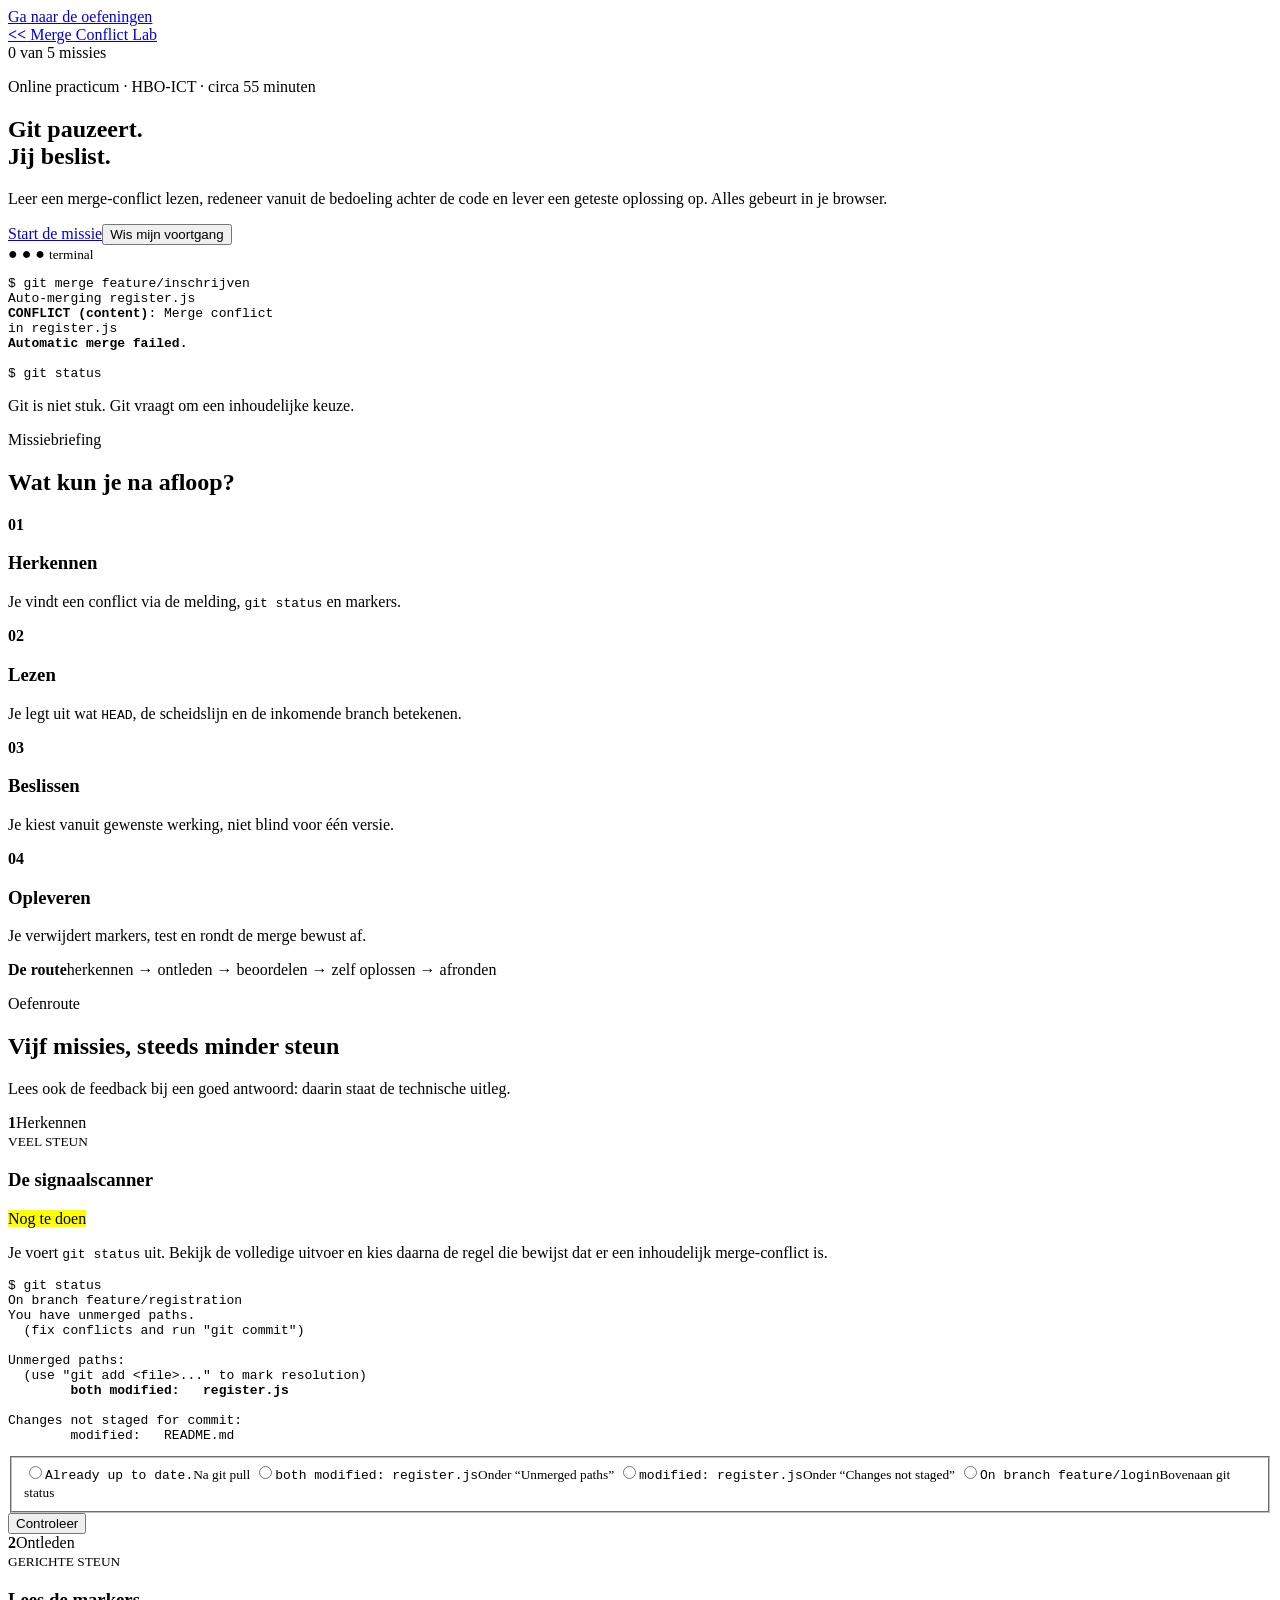
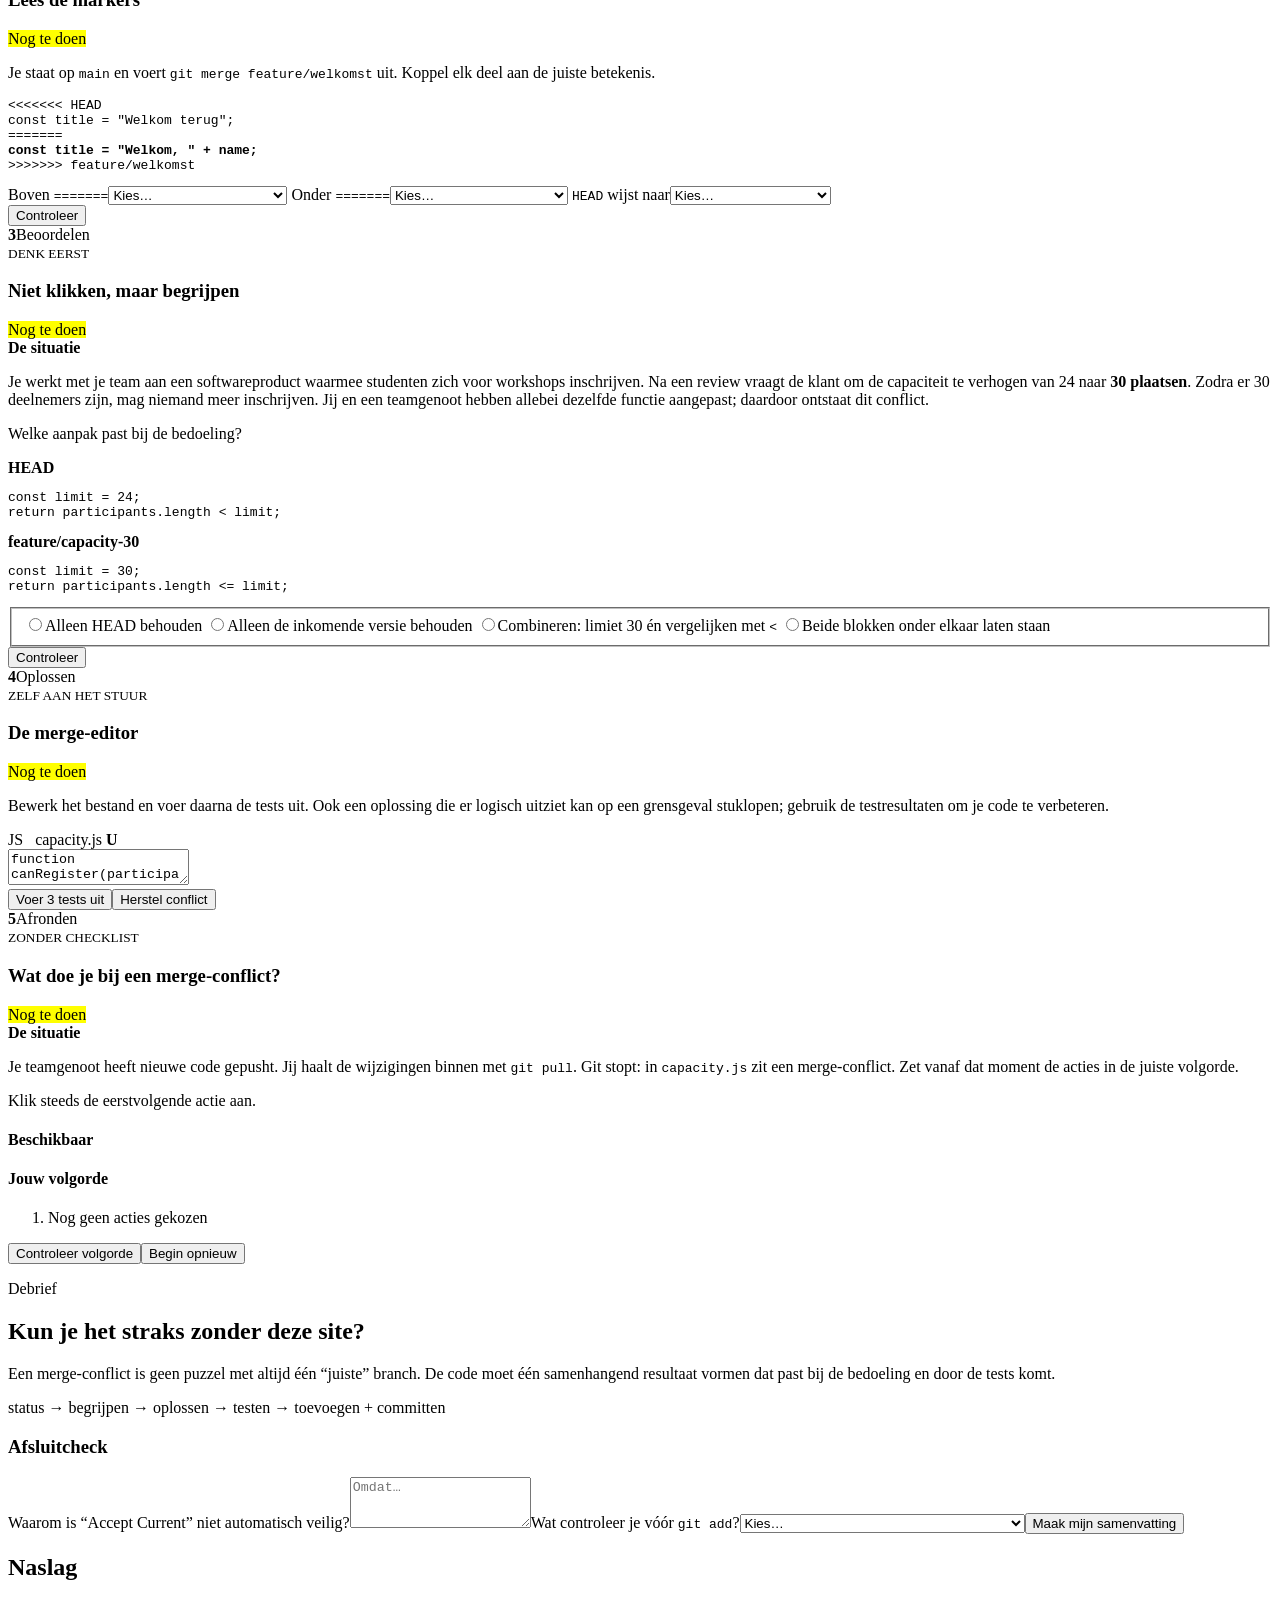
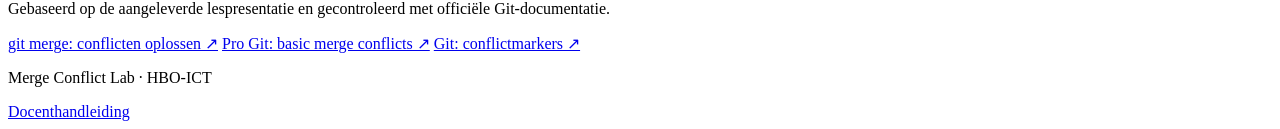
==== index.html @ 38bcaf6b "Voeg index.html toe" ====
<!doctype html>
<html lang="nl">
<head>
<meta charset="utf-8"><meta name="viewport" content="width=device-width,initial-scale=1">
<meta name="description" content="Interactieve HBO-ICT-oefening over Git merge-conflicten.">
<title>Merge Conflict Lab</title><link rel="icon" href="favicon.svg" type="image/svg+xml"><link rel="stylesheet" href="style.css">
</head>
<body>
<a class="skip" href="#oefeningen">Ga naar de oefeningen</a>
<header><a class="brand" href="#top"><b>&lt;&lt;</b> Merge Conflict Lab</a><div class="progress"><span id="progressText">0 van 5 missies</span><i><em id="progressBar"></em></i></div></header>
<main id="top">
<section class="hero shell">
  <div><p class="eyebrow">Online practicum · HBO-ICT · circa 55 minuten</p><h1>Git pauzeert.<br><span>Jij beslist.</span></h1>
  <p class="lead">Leer een merge-conflict lezen, redeneer vanuit de bedoeling achter de code en lever een geteste oplossing op. Alles gebeurt in je browser.</p>
  <div class="actions"><a class="button primary" href="#start">Start de missie</a><button class="button ghost" id="resetProgress">Wis mijn voortgang</button></div></div>
  <div class="terminal"><div class="dots">● ● ● <small>terminal</small></div><pre><code><span>$</span> git merge feature/inschrijven
Auto-merging register.js
<b>CONFLICT (content)</b>: Merge conflict
in register.js
<strong>Automatic merge failed.</strong>

<span>$</span> git status</code></pre><p>Git is niet stuk. Git vraagt om een inhoudelijke keuze.</p></div>
</section>
<section class="brief shell" id="start"><p class="eyebrow">Missiebriefing</p><h2>Wat kun je na afloop?</h2>
<div class="outcomes">
<article><b>01</b><h3>Herkennen</h3><p>Je vindt een conflict via de melding, <code>git status</code> en markers.</p></article>
<article><b>02</b><h3>Lezen</h3><p>Je legt uit wat <code>HEAD</code>, de scheidslijn en de inkomende branch betekenen.</p></article>
<article><b>03</b><h3>Beslissen</h3><p>Je kiest vanuit gewenste werking, niet blind voor één versie.</p></article>
<article><b>04</b><h3>Opleveren</h3><p>Je verwijdert markers, test en rondt de merge bewust af.</p></article>
</div><div class="route"><b>De route</b><span>herkennen</span> → <span>ontleden</span> → <span>beoordelen</span> → <span>zelf oplossen</span> → <span>afronden</span></div>
</section>
<section class="exercises shell" id="oefeningen"><div class="zone"><p class="eyebrow">Oefenroute</p><h2>Vijf missies, steeds minder steun</h2><p>Lees ook de feedback bij een goed antwoord: daarin staat de technische uitleg.</p></div>

<article class="mission" data-mission="1"><aside><b>1</b><span>Herkennen</span></aside><div class="content"><div class="mission-head"><div><small>VEEL STEUN</small><h3>De signaalscanner</h3></div><mark>Nog te doen</mark></div>
<p>Je voert <code>git status</code> uit. Bekijk de volledige uitvoer en kies daarna de regel die bewijst dat er een inhoudelijk merge-conflict is.</p>
<pre class="status-output" aria-label="Uitvoer van git status"><code>$ git status
On branch feature/registration
You have unmerged paths.
  (fix conflicts and run "git commit")

Unmerged paths:
  (use "git add &lt;file&gt;..." to mark resolution)
        <b>both modified:   register.js</b>

Changes not staged for commit:
        modified:   README.md</code></pre>
<fieldset class="choices">
<label><input type="radio" name="signal" value="pull"><span><code>Already up to date.</code><small>Na git pull</small></span></label>
<label><input type="radio" name="signal" value="conflict"><span><code>both modified: register.js</code><small>Onder “Unmerged paths”</small></span></label>
<label><input type="radio" name="signal" value="modified"><span><code>modified: register.js</code><small>Onder “Changes not staged”</small></span></label>
<label><input type="radio" name="signal" value="branch"><span><code>On branch feature/login</code><small>Bovenaan git status</small></span></label>
</fieldset><button class="button check" data-check="signal">Controleer</button><div class="feedback" id="signalFeedback" aria-live="polite"></div></div></article>

<article class="mission" data-mission="2"><aside><b>2</b><span>Ontleden</span></aside><div class="content"><div class="mission-head"><div><small>GERICHTE STEUN</small><h3>Lees de markers</h3></div><mark>Nog te doen</mark></div>
<p>Je staat op <code>main</code> en voert <code>git merge feature/welkomst</code> uit. Koppel elk deel aan de juiste betekenis.</p><div class="marker-grid">
<pre class="conflict"><code>&lt;&lt;&lt;&lt;&lt;&lt;&lt; HEAD
<span>const title = "Welkom terug";</span>
=======
<b>const title = "Welkom, " + name;</b>
&gt;&gt;&gt;&gt;&gt;&gt;&gt; feature/welkomst</code></pre>
<div class="selects">
<label>Boven <code>=======</code><select id="above"><option value="">Kies…</option><option value="current">huidige branch main</option><option value="incoming">inkomende branch</option><option value="base">gemeenschappelijke basis</option></select></label>
<label>Onder <code>=======</code><select id="below"><option value="">Kies…</option><option value="current">huidige branch main</option><option value="incoming">inkomende feature-branch</option><option value="result">automatisch eindresultaat</option></select></label>
<label><code>HEAD</code> wijst naar<select id="headMeaning"><option value="">Kies…</option><option value="main">de huidige branch main</option><option value="feature">altijd de feature-branch</option><option value="latest">de nieuwste regel</option></select></label>
</div></div><button class="button check" data-check="markers">Controleer</button><div class="feedback" id="markersFeedback" aria-live="polite"></div></div></article>

<article class="mission" data-mission="3"><aside><b>3</b><span>Beoordelen</span></aside><div class="content"><div class="mission-head"><div><small>DENK EERST</small><h3>Niet klikken, maar begrijpen</h3></div><mark>Nog te doen</mark></div>
<div class="briefing"><b>De situatie</b><p>Je werkt met je team aan een softwareproduct waarmee studenten zich voor workshops inschrijven. Na een review vraagt de klant om de capaciteit te verhogen van 24 naar <strong>30 plaatsen</strong>. Zodra er 30 deelnemers zijn, mag niemand meer inschrijven. Jij en een teamgenoot hebben allebei dezelfde functie aangepast; daardoor ontstaat dit conflict.</p></div>
<p>Welke aanpak past bij de bedoeling?</p><div class="compare">
<div><b>HEAD</b><pre><code>const limit = 24;
return participants.length &lt; limit;</code></pre></div>
<div><b>feature/capacity-30</b><pre><code>const limit = 30;
return participants.length &lt;= limit;</code></pre></div></div>
<fieldset class="stack">
<label><input type="radio" name="intent" value="head">Alleen HEAD behouden</label>
<label><input type="radio" name="intent" value="incoming">Alleen de inkomende versie behouden</label>
<label><input type="radio" name="intent" value="combine">Combineren: limiet 30 én vergelijken met <code>&lt;</code></label>
<label><input type="radio" name="intent" value="both">Beide blokken onder elkaar laten staan</label>
</fieldset><button class="button check" data-check="intent">Controleer</button><div class="feedback" id="intentFeedback" aria-live="polite"></div></div></article>

<article class="mission" data-mission="4"><aside><b>4</b><span>Oplossen</span></aside><div class="content"><div class="mission-head"><div><small>ZELF AAN HET STUUR</small><h3>De merge-editor</h3></div><mark>Nog te doen</mark></div>
<p>Bewerk het bestand en voer daarna de tests uit. Ook een oplossing die er logisch uitziet kan op een grensgeval stuklopen; gebruik de testresultaten om je code te verbeteren.</p>
<div class="editor"><div>JS &nbsp; capacity.js <b>U</b></div><textarea id="codeEditor" spellcheck="false" aria-label="Bewerk de conflicterende code">function canRegister(participants) {
<<<<<<< HEAD
  const limit = 24;
  return participants.length < limit;
=======
  const limit = 30;
  return participants.length <= limit;
>>>>>>> feature/capacity-30
}</textarea></div>
<div class="actions"><button class="button test" id="runTests">Voer 3 tests uit</button><button class="linkbutton" id="restoreCode">Herstel conflict</button></div>
<div class="feedback" id="codeFeedback" aria-live="polite"></div><div class="tests" id="testPanel" aria-live="polite" hidden></div></div></article>

<article class="mission" data-mission="5"><aside><b>5</b><span>Afronden</span></aside><div class="content"><div class="mission-head"><div><small>ZONDER CHECKLIST</small><h3>Wat doe je bij een merge-conflict?</h3></div><mark>Nog te doen</mark></div>
<div class="briefing"><b>De situatie</b><p>Je teamgenoot heeft nieuwe code gepusht. Jij haalt de wijzigingen binnen met <code>git pull</code>. Git stopt: in <code>capacity.js</code> zit een merge-conflict. Zet vanaf dat moment de acties in de juiste volgorde.</p></div>
<p>Klik steeds de eerstvolgende actie aan.</p><div class="sequence"><div><h4>Beschikbaar</h4><div id="actionBank"></div></div><div><h4>Jouw volgorde</h4><ol id="sequenceList"><li class="placeholder">Nog geen acties gekozen</li></ol></div></div>
<div class="actions"><button class="button check" data-check="sequence">Controleer volgorde</button><button class="linkbutton" id="resetSequence">Begin opnieuw</button></div><div class="feedback" id="sequenceFeedback" aria-live="polite"></div></div></article>
</section>

<section class="debrief shell"><div><p class="eyebrow">Debrief</p><h2>Kun je het straks zonder deze site?</h2><p>Een merge-conflict is geen puzzel met altijd één “juiste” branch. De code moet één samenhangend resultaat vormen dat past bij de bedoeling en door de tests komt.</p><div class="mantra"><span>status</span> → <span>begrijpen</span> → <span>oplossen</span> → <span>testen</span> → <span>toevoegen + committen</span></div></div>
<form id="exitTicket"><h3>Afsluitcheck</h3><label>Waarom is “Accept Current” niet automatisch veilig?<textarea id="exitWhy" rows="3" placeholder="Omdat…"></textarea></label><label>Wat controleer je vóór <code>git add</code>?<select id="exitCheck"><option value="">Kies…</option><option value="markers">Alleen of markers weg zijn</option><option value="tests">Markers weg én applicatie werkt en is getest</option><option value="push">Of iemand al heeft gepusht</option></select></label><button class="button primary">Maak mijn samenvatting</button><div class="feedback" id="exitFeedback" aria-live="polite"></div></form></section>

<section class="summary shell" id="personalSummary" hidden><p class="eyebrow">Jouw afronding</p><h2>Merge-conflict opgelost</h2><p id="summaryStatus"></p><div><article><b>Vast startpunt</b><span><code>git status</code></span></article><article><b>Beslisregel</b><span>Begrijp eerst de bedoeling achter beide wijzigingen.</span></article><article><b>Kwaliteitscheck</b><span>Geen markers, werkende code, tests groen.</span></article></div><button class="button ghost light" id="printSummary">Print / bewaar als pdf</button></section>

<section class="sources shell"><h2>Naslag</h2><p>Gebaseerd op de aangeleverde lespresentatie en gecontroleerd met officiële Git-documentatie.</p><div>
<a href="https://git-scm.com/docs/git-merge#_how_to_resolve_conflicts" target="_blank" rel="noreferrer">git merge: conflicten oplossen ↗</a>
<a href="https://git-scm.com/book/en/v2/Git-Branching-Basic-Branching-and-Merging#_basic_merge_conflicts" target="_blank" rel="noreferrer">Pro Git: basic merge conflicts ↗</a>
<a href="https://git-scm.com/docs/gitattributes#_built_in_merge_drivers" target="_blank" rel="noreferrer">Git: conflictmarkers ↗</a>
</div></section>
</main>
<footer><p>Merge Conflict Lab · HBO-ICT</p><a href="DOCENTHANDLEIDING.md">Docenthandleiding</a></footer>
<script src="app.js"></script>
</body></html>
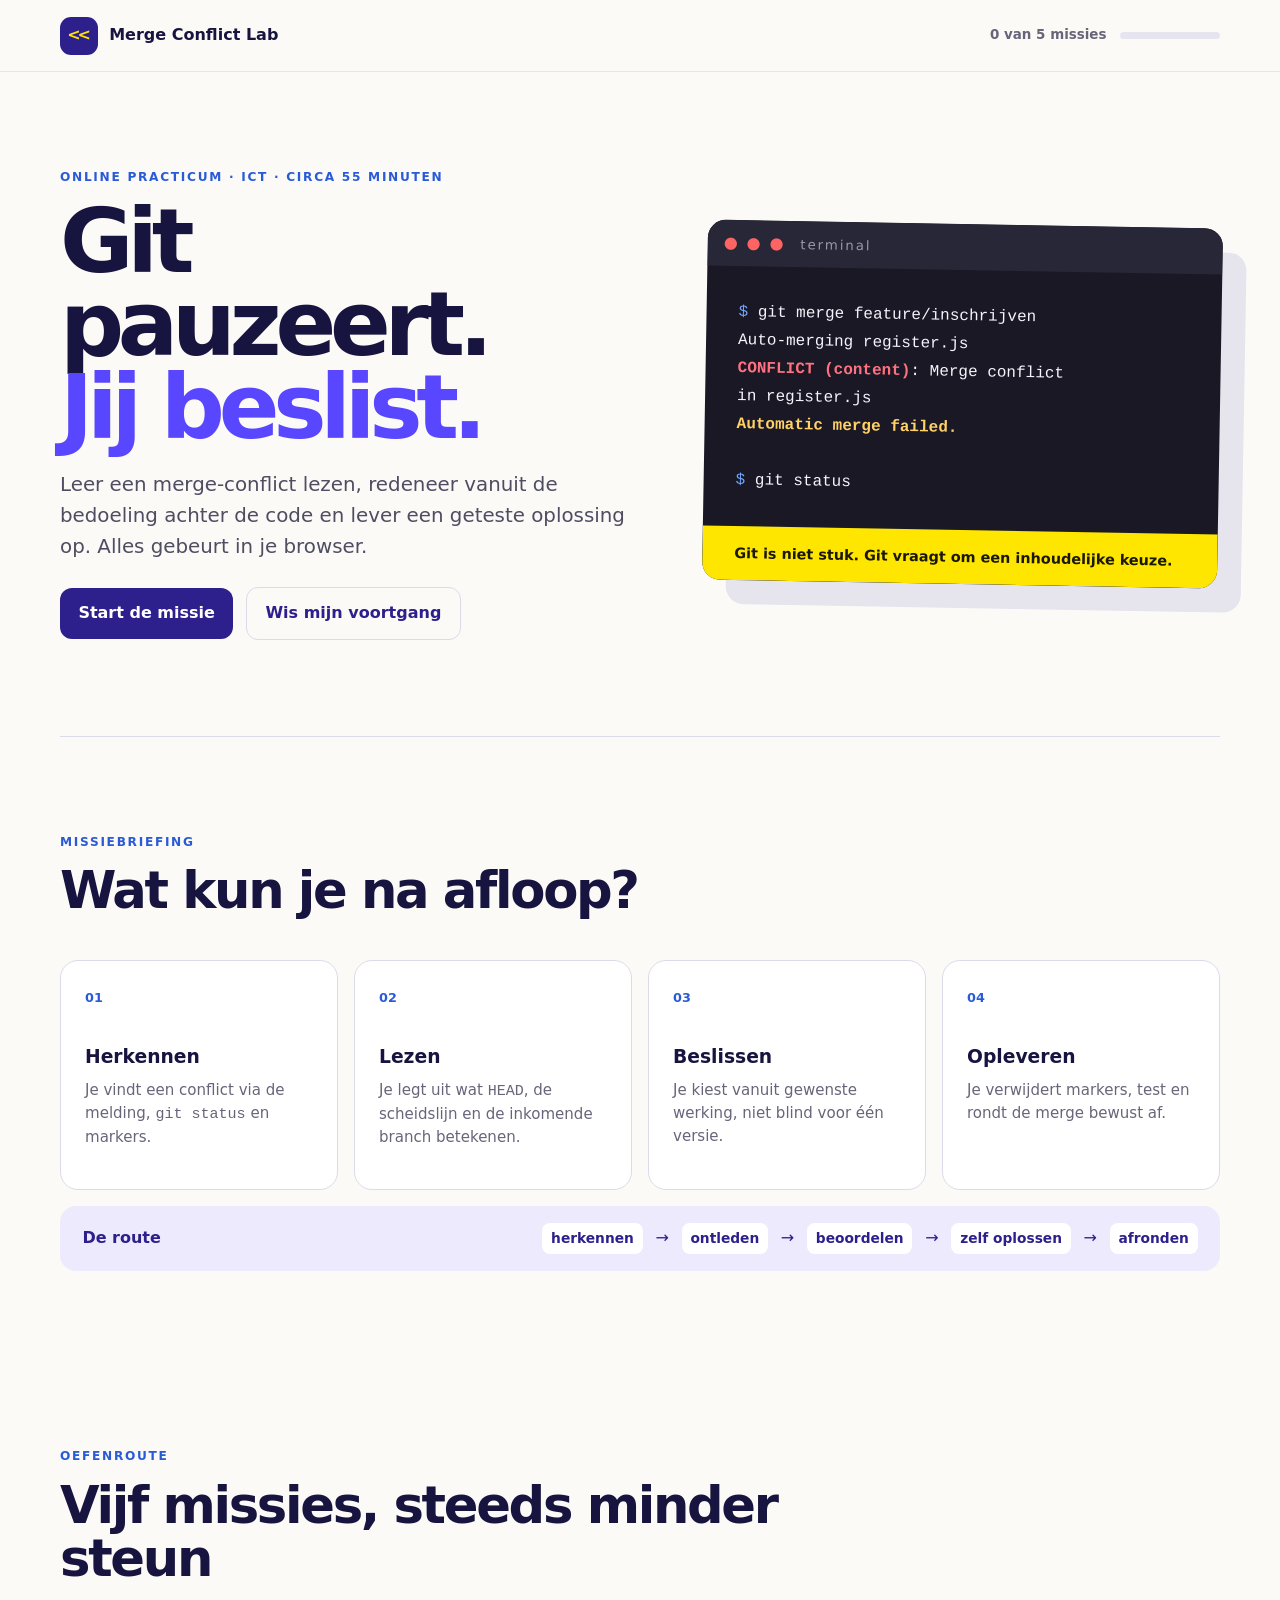
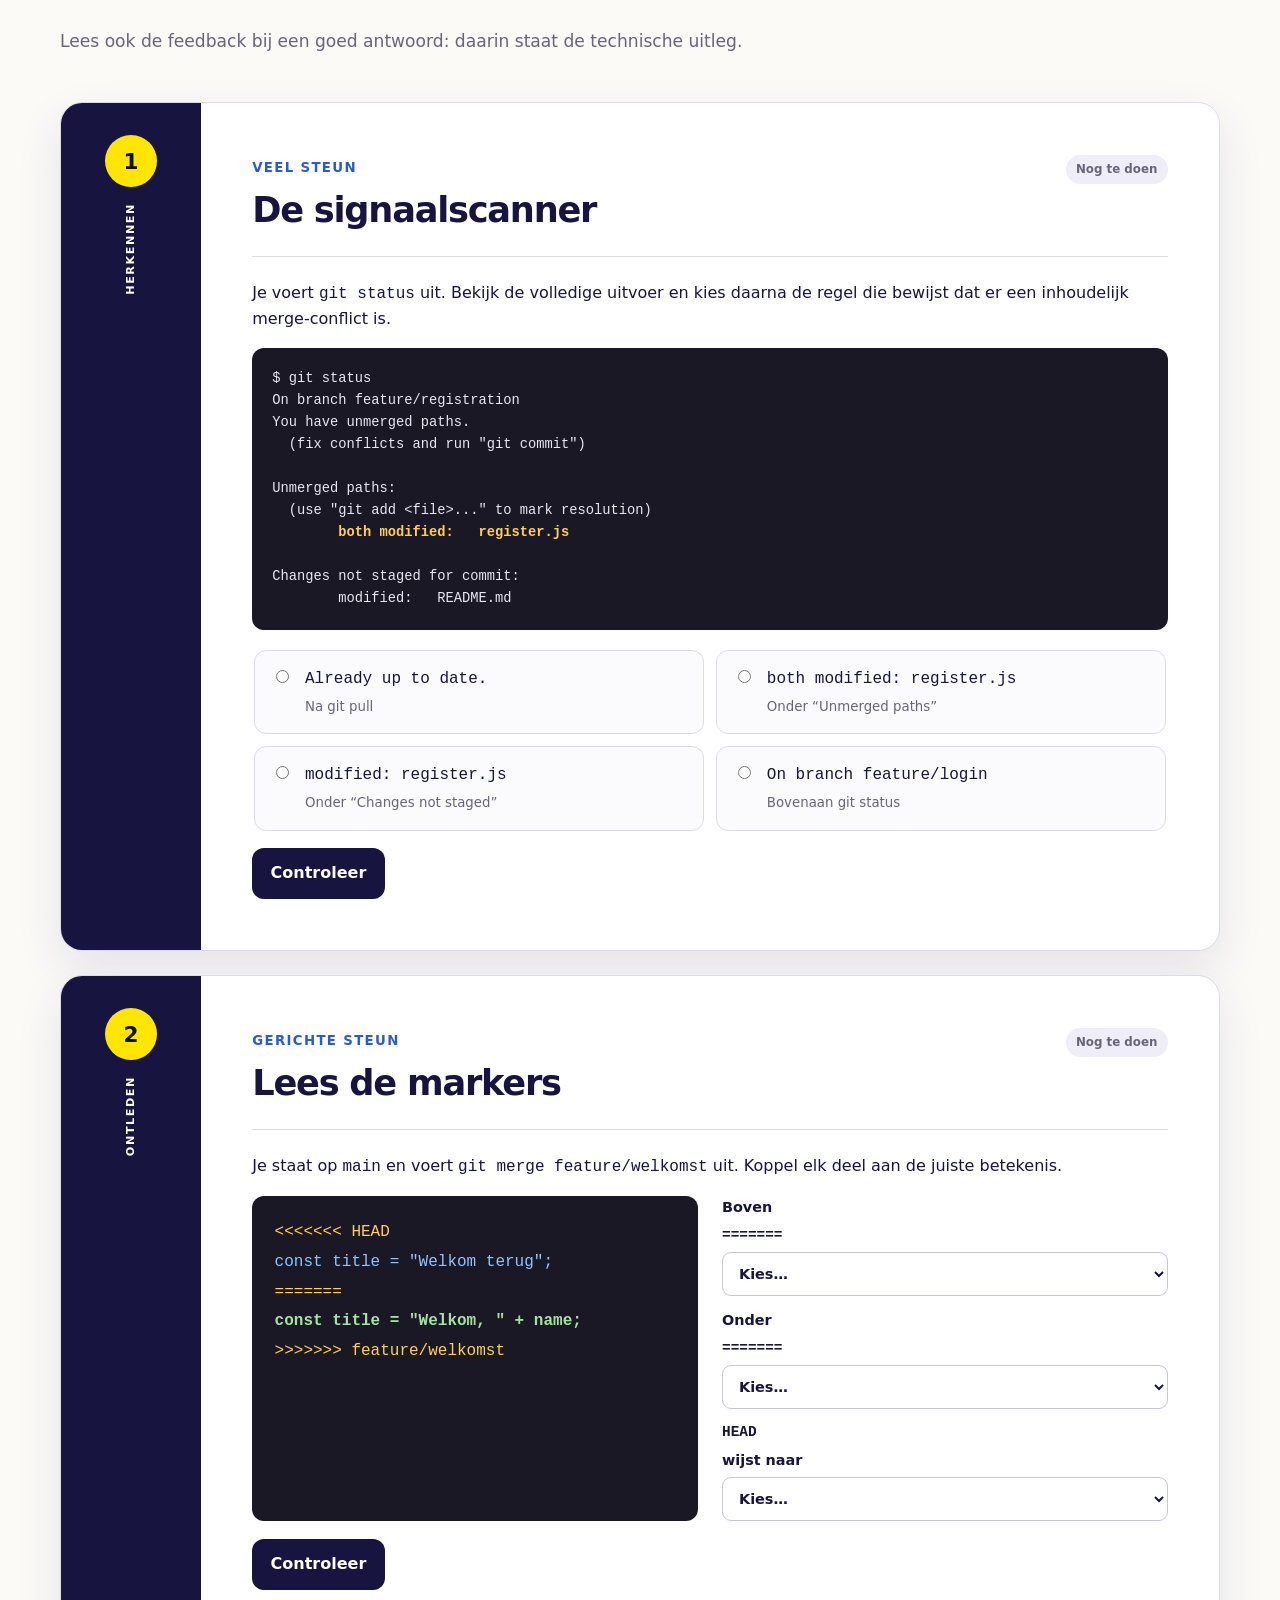
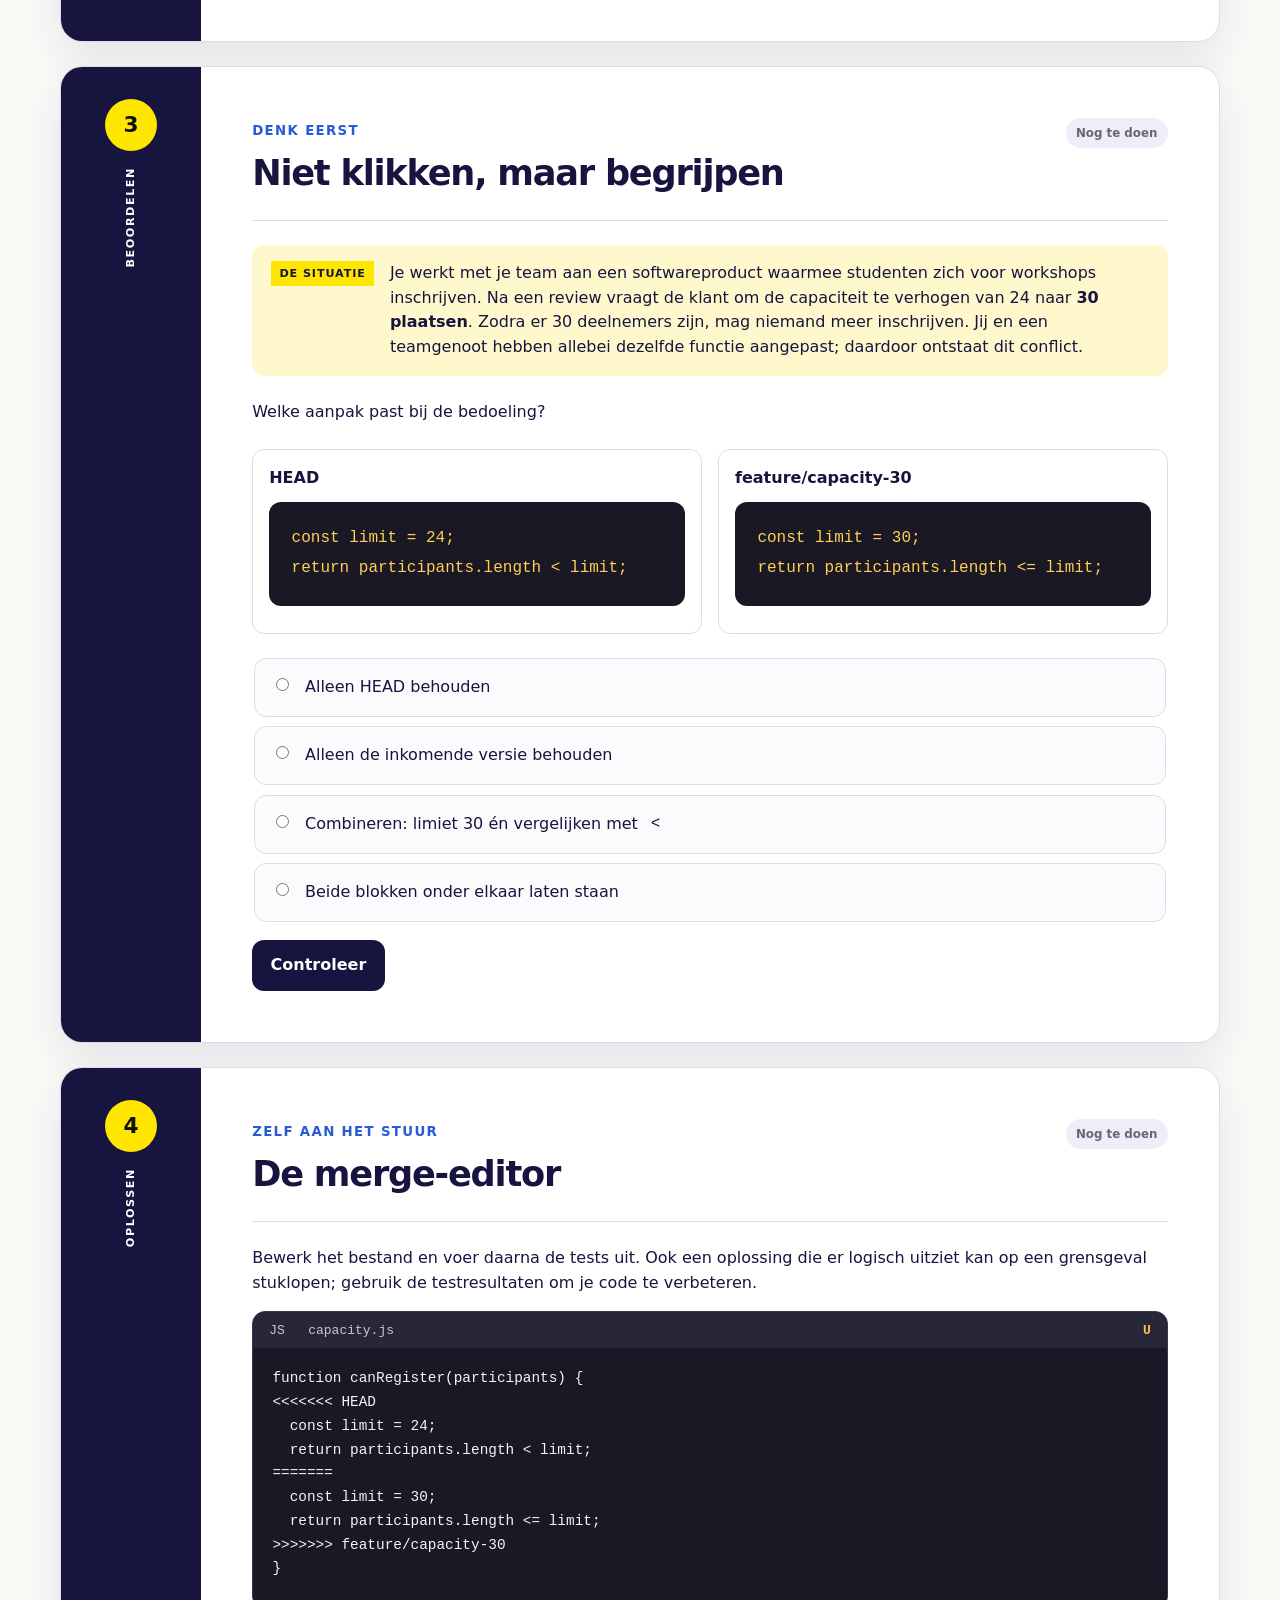
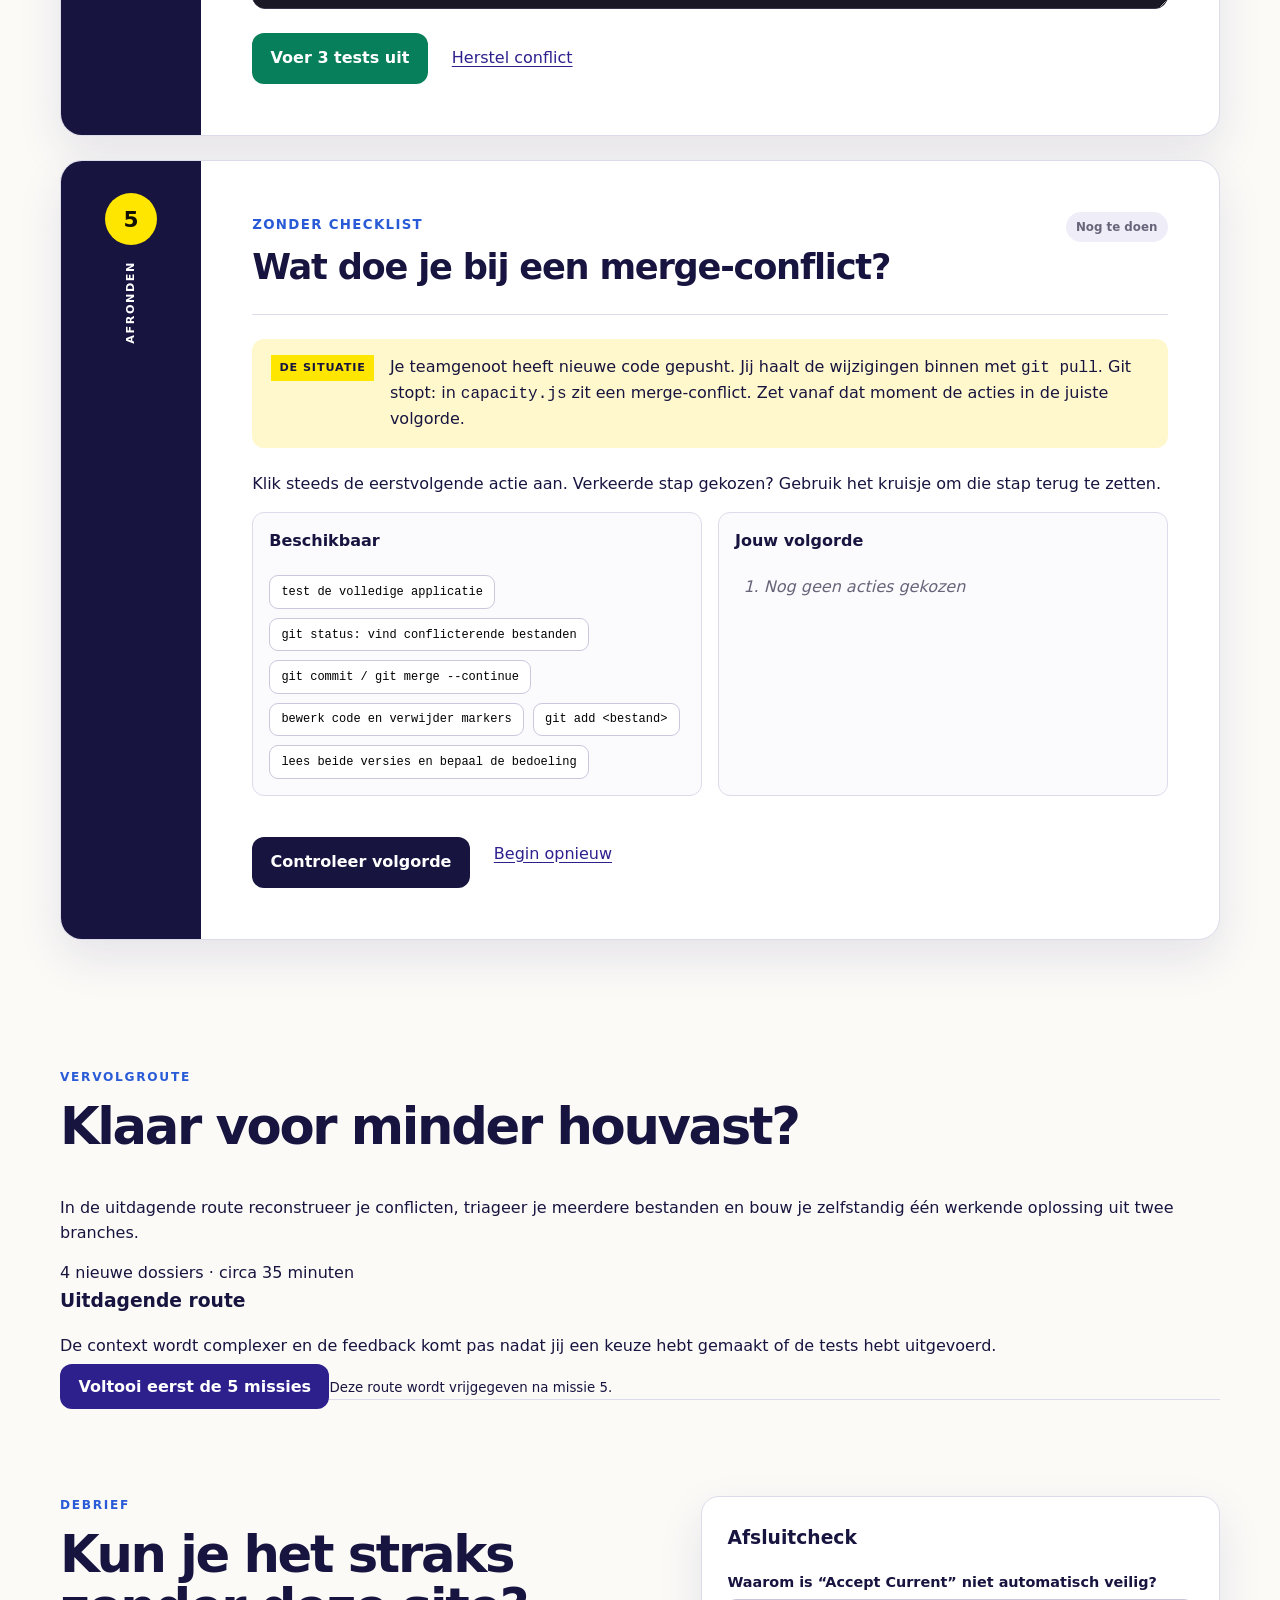
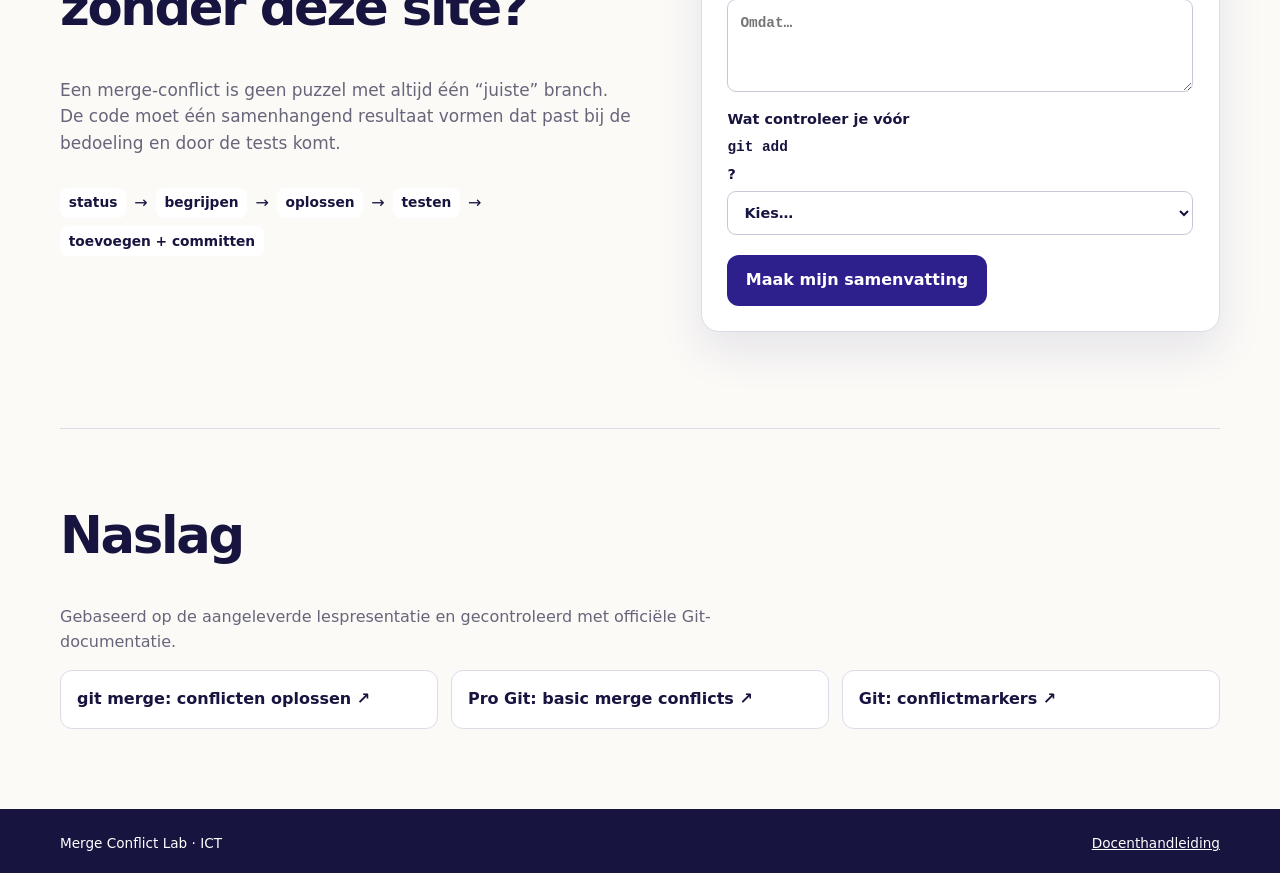
==== commit ea225f27: "Voeg uitdagende route en ICT-benaming toe" ====
--- a/index.html
+++ b/index.html
@@ -2,7 +2,7 @@
 <html lang="nl">
 <head>
 <meta charset="utf-8"><meta name="viewport" content="width=device-width,initial-scale=1">
-<meta name="description" content="Interactieve HBO-ICT-oefening over Git merge-conflicten.">
+<meta name="description" content="Interactieve ICT-oefening over Git merge-conflicten.">
 <title>Merge Conflict Lab</title><link rel="icon" href="favicon.svg" type="image/svg+xml"><link rel="stylesheet" href="style.css">
 </head>
 <body>
@@ -10,7 +10,7 @@
 <header><a class="brand" href="#top"><b>&lt;&lt;</b> Merge Conflict Lab</a><div class="progress"><span id="progressText">0 van 5 missies</span><i><em id="progressBar"></em></i></div></header>
 <main id="top">
 <section class="hero shell">
-  <div><p class="eyebrow">Online practicum · HBO-ICT · circa 55 minuten</p><h1>Git pauzeert.<br><span>Jij beslist.</span></h1>
+  <div><p class="eyebrow">Online practicum · ICT · circa 55 minuten</p><h1>Git pauzeert.<br><span>Jij beslist.</span></h1>
   <p class="lead">Leer een merge-conflict lezen, redeneer vanuit de bedoeling achter de code en lever een geteste oplossing op. Alles gebeurt in je browser.</p>
   <div class="actions"><a class="button primary" href="#start">Start de missie</a><button class="button ghost" id="resetProgress">Wis mijn voortgang</button></div></div>
   <div class="terminal"><div class="dots">● ● ● <small>terminal</small></div><pre><code><span>$</span> git merge feature/inschrijven
@@ -94,8 +94,13 @@
 
 <article class="mission" data-mission="5"><aside><b>5</b><span>Afronden</span></aside><div class="content"><div class="mission-head"><div><small>ZONDER CHECKLIST</small><h3>Wat doe je bij een merge-conflict?</h3></div><mark>Nog te doen</mark></div>
 <div class="briefing"><b>De situatie</b><p>Je teamgenoot heeft nieuwe code gepusht. Jij haalt de wijzigingen binnen met <code>git pull</code>. Git stopt: in <code>capacity.js</code> zit een merge-conflict. Zet vanaf dat moment de acties in de juiste volgorde.</p></div>
-<p>Klik steeds de eerstvolgende actie aan.</p><div class="sequence"><div><h4>Beschikbaar</h4><div id="actionBank"></div></div><div><h4>Jouw volgorde</h4><ol id="sequenceList"><li class="placeholder">Nog geen acties gekozen</li></ol></div></div>
+<p>Klik steeds de eerstvolgende actie aan. Verkeerde stap gekozen? Gebruik het kruisje om die stap terug te zetten.</p><div class="sequence"><div><h4>Beschikbaar</h4><div id="actionBank"></div></div><div><h4>Jouw volgorde</h4><ol id="sequenceList"><li class="placeholder">Nog geen acties gekozen</li></ol></div></div>
 <div class="actions"><button class="button check" data-check="sequence">Controleer volgorde</button><button class="linkbutton" id="resetSequence">Begin opnieuw</button></div><div class="feedback" id="sequenceFeedback" aria-live="polite"></div></div></article>
+</section>
+
+<section class="challenge-teaser shell" id="verdieping">
+<div><p class="eyebrow">Vervolgroute</p><h2>Klaar voor minder houvast?</h2><p>In de uitdagende route reconstrueer je conflicten, triageer je meerdere bestanden en bouw je zelfstandig één werkende oplossing uit twee branches.</p></div>
+<div class="challenge-card"><span>4 nieuwe dossiers · circa 35 minuten</span><h3>Uitdagende route</h3><p>De context wordt complexer en de feedback komt pas nadat jij een keuze hebt gemaakt of de tests hebt uitgevoerd.</p><a class="button primary locked" id="challengeLink" href="challenge.html" aria-disabled="true">Voltooi eerst de 5 missies</a><small id="challengeLock">Deze route wordt vrijgegeven na missie 5.</small></div>
 </section>
 
 <section class="debrief shell"><div><p class="eyebrow">Debrief</p><h2>Kun je het straks zonder deze site?</h2><p>Een merge-conflict is geen puzzel met altijd één “juiste” branch. De code moet één samenhangend resultaat vormen dat past bij de bedoeling en door de tests komt.</p><div class="mantra"><span>status</span> → <span>begrijpen</span> → <span>oplossen</span> → <span>testen</span> → <span>toevoegen + committen</span></div></div>
@@ -109,7 +114,7 @@
 <a href="https://git-scm.com/docs/gitattributes#_built_in_merge_drivers" target="_blank" rel="noreferrer">Git: conflictmarkers ↗</a>
 </div></section>
 </main>
-<footer><p>Merge Conflict Lab · HBO-ICT</p><a href="DOCENTHANDLEIDING.md">Docenthandleiding</a></footer>
+<footer><p>Merge Conflict Lab · ICT</p><a href="DOCENTHANDLEIDING.md">Docenthandleiding</a></footer>
 <script src="app.js"></script>
 </body></html>
 
--- a/style.css
+++ b/style.css
@@ -0,0 +1,15 @@
+:root{--ink:#17143f;--purple:#2d208d;--bright:#5947ff;--blue:#2a5bd7;--yellow:#ffe600;--green:#087f5b;--red:#c53845;--paper:#fbfaf7;--line:#dcdbea;--muted:#68657a;--terminal:#191824;--shadow:0 18px 45px rgba(38,31,103,.1)}
+*{box-sizing:border-box}html{scroll-behavior:smooth}body{margin:0;background:var(--paper);color:var(--ink);font:16px/1.55 Inter,ui-sans-serif,system-ui,-apple-system,"Segoe UI",sans-serif}button,input,select,textarea{font:inherit}button,label,select{cursor:pointer}code,pre,textarea{font-family:"SFMono-Regular",Consolas,monospace}a{color:inherit}.shell{width:min(1160px,calc(100% - 40px));margin-inline:auto}.skip{position:fixed;top:-5rem;left:1rem;z-index:30;background:var(--yellow);padding:.7rem 1rem;font-weight:800}.skip:focus{top:1rem}
+header{position:sticky;top:0;z-index:20;height:72px;padding:0 max(20px,calc((100vw - 1160px)/2));display:flex;align-items:center;justify-content:space-between;gap:2rem;background:rgba(251,250,247,.93);backdrop-filter:blur(16px);border-bottom:1px solid rgba(45,32,141,.1)}.brand{display:flex;align-items:center;gap:.7rem;text-decoration:none;font-weight:850}.brand b{display:grid;place-items:center;width:38px;height:38px;border-radius:11px;background:var(--purple);color:var(--yellow);letter-spacing:-.2em;padding-right:.2em}.progress{min-width:230px;display:grid;grid-template-columns:auto 100px;align-items:center;gap:.7rem;color:var(--muted);font-size:.84rem;font-weight:750}.progress>i{height:7px;background:#e6e4ef;border-radius:20px;overflow:hidden}.progress em{display:block;width:0;height:100%;background:var(--bright);transition:.35s}
+.hero{min-height:650px;padding:6rem 0;display:grid;grid-template-columns:1.05fr .95fr;gap:clamp(2rem,6vw,6rem);align-items:center}.eyebrow{margin:0 0 .8rem;color:var(--blue);font-size:.76rem;font-weight:850;letter-spacing:.14em;text-transform:uppercase}h1,h2,h3,h4,p{margin-top:0}h1{margin-bottom:1.3rem;font-size:clamp(3rem,7vw,5.8rem);line-height:.93;letter-spacing:-.07em}h1 span{color:var(--bright)}.lead{max-width:650px;color:#4f4d61;font-size:clamp(1.05rem,2vw,1.24rem)}.actions{display:flex;flex-wrap:wrap;align-items:center;gap:.8rem;margin-top:1.5rem}.button{border:0;border-radius:12px;padding:.82rem 1.15rem;font-weight:800;text-decoration:none;transition:.15s}.button:hover:not(:disabled){transform:translateY(-2px);box-shadow:0 8px 18px rgba(45,32,141,.16)}.button:focus-visible,input:focus-visible,select:focus-visible,textarea:focus-visible,a:focus-visible{outline:3px solid var(--yellow);outline-offset:3px}.primary{background:var(--purple);color:#fff}.ghost{background:transparent;color:var(--purple);border:1px solid var(--line)}.check{margin-top:1.1rem;background:var(--ink);color:#fff}.test{background:var(--green);color:#fff}.button:disabled{opacity:.45;cursor:not-allowed}.linkbutton{border:0;background:transparent;color:var(--purple);text-decoration:underline;text-underline-offset:3px;padding:.7rem}
+.terminal{overflow:hidden;border-radius:18px;background:var(--terminal);color:#f5f4fb;box-shadow:24px 24px 0 rgba(45,32,141,.1);transform:rotate(1deg)}.dots{height:46px;padding:.7rem 1rem;background:#282737;color:#ff6464;letter-spacing:.12em}.dots small{margin-left:.5rem;color:#9998aa}.terminal pre{margin:0;padding:2rem;font-size:clamp(.78rem,1.5vw,1rem);line-height:1.75;overflow:auto}.terminal pre span{color:#70a6ff}.terminal pre b{color:#ff7180}.terminal pre strong{color:#ffd166}.terminal>p{margin:0;padding:1rem 2rem;background:var(--yellow);color:#1a1800;font-size:.9rem;font-weight:800}
+.brief{padding:6rem 0;border-top:1px solid var(--line)}h2{font-size:clamp(2.1rem,4vw,3.6rem);line-height:1.04;letter-spacing:-.045em}.outcomes{display:grid;grid-template-columns:repeat(4,1fr);gap:1rem;margin-top:2.5rem}.outcomes article{min-height:205px;padding:1.5rem;border:1px solid var(--line);border-radius:18px;background:#fff}.outcomes article>b{color:var(--blue);font-size:.8rem}.outcomes h3{margin:2rem 0 .5rem}.outcomes p{color:var(--muted);font-size:.94rem}.route{margin-top:1rem;padding:1.1rem 1.4rem;display:flex;flex-wrap:wrap;align-items:center;gap:.8rem;border-radius:16px;background:#eeeafd;color:var(--purple)}.route>b{margin-right:auto}.route span,.mantra span{padding:.28rem .55rem;border-radius:8px;background:#fff;font-size:.86rem;font-weight:750}
+.exercises{padding:5rem 0 8rem}.zone{max-width:750px;margin-bottom:3rem}.zone>p:last-child{color:var(--muted);font-size:1.07rem}.mission{display:grid;grid-template-columns:140px 1fr;margin-top:1.5rem;overflow:hidden;border:1px solid var(--line);border-radius:22px;background:#fff;box-shadow:var(--shadow);scroll-margin-top:90px}.mission.completed{border-color:rgba(8,127,91,.5)}.mission>aside{padding:2rem 1rem;background:var(--ink);color:#fff;text-align:center}.mission>aside b{display:grid;place-items:center;width:52px;height:52px;margin:0 auto 1rem;border-radius:50%;background:var(--yellow);color:#121100;font-size:1.35rem}.mission>aside span{display:block;writing-mode:vertical-rl;transform:rotate(180deg);margin:auto;text-transform:uppercase;letter-spacing:.14em;font-size:.7rem;font-weight:800}.content{min-width:0;padding:clamp(1.5rem,4vw,3.2rem)}.mission-head{display:flex;justify-content:space-between;align-items:start;gap:1rem;margin-bottom:1.5rem;padding-bottom:1.2rem;border-bottom:1px solid var(--line)}.mission-head small{color:var(--blue);font-weight:850;letter-spacing:.1em}.mission-head h3{margin:.2rem 0 0;font-size:clamp(1.5rem,3vw,2.2rem);letter-spacing:-.035em}.mission-head mark{flex:none;padding:.35rem .65rem;border-radius:20px;background:#efedf7;color:var(--muted);font-size:.74rem;font-weight:800}.completed .mission-head mark{background:#dff5eb;color:var(--green)}
+.choices{padding:0;border:0;display:grid;grid-template-columns:1fr 1fr;gap:.75rem}.choices label,.stack label{display:flex;align-items:start;gap:.8rem;padding:1rem;border:1px solid var(--line);border-radius:12px;background:#fbfbfd}.choices label:has(input:checked),.stack label:has(input:checked){border-color:var(--bright);background:#f0edff;box-shadow:inset 0 0 0 1px var(--bright)}input{accent-color:var(--purple)}.choices span{display:grid;gap:.3rem}.choices small{color:var(--muted)}.feedback{display:none;margin-top:1rem;padding:1rem 1.1rem;border-left:5px solid;border-radius:12px}.feedback.show{display:block}.feedback.good{background:#e6f6ef;border-color:var(--green);color:#09563f}.feedback.try{background:#fff1e5;border-color:#d06a16;color:#77380b}.feedback strong{display:block;margin-bottom:.25rem}
+.status-output{margin:1rem 0 1.25rem;padding:1.25rem;overflow:auto;border-radius:12px;background:var(--terminal);color:#e9e7f2;font-size:.86rem;line-height:1.6}.status-output b{color:#ffcf56}.marker-grid{display:grid;grid-template-columns:1fr 1fr;gap:1.5rem}.conflict,.compare pre{margin:0;padding:1.4rem;overflow:auto;border-radius:12px;background:var(--terminal);color:#ffcf56;line-height:1.85}.conflict span{color:#8ec5ff}.conflict b{color:#a6e3a1}.selects{display:grid;gap:.8rem}.selects label,#exitTicket label{display:grid;gap:.35rem;font-size:.9rem;font-weight:750}select,#exitTicket textarea{width:100%;padding:.75rem;border:1px solid #c8c6d8;border-radius:9px;background:#fff;color:var(--ink)}.briefing{display:flex;align-items:start;gap:1rem;margin-bottom:1.5rem;padding:1rem 1.2rem;border-radius:12px;background:#fff8cc}.briefing>b{flex:none;padding:.25rem .5rem;background:var(--yellow);font-size:.7rem;letter-spacing:.08em;text-transform:uppercase}.briefing p{margin:0}.compare{display:grid;grid-template-columns:1fr 1fr;gap:1rem;margin:1.5rem 0}.compare>div{padding:1rem;border:1px solid var(--line);border-radius:12px}.compare pre{margin:.7rem 0}.compare small{color:var(--muted)}.stack{padding:0;border:0;display:grid;gap:.6rem}
+.editor{overflow:hidden;border:1px solid #38374a;border-radius:13px;background:var(--terminal)}.editor>div{padding:.65rem 1rem;background:#282737;color:#c8c6d2;font:13px monospace}.editor>div>b{float:right;color:#ffbb55}.editor textarea{display:block;width:100%;min-height:260px;padding:1.2rem;resize:vertical;border:0;background:var(--terminal);color:#f5f4fb;font-size:.9rem;line-height:1.65;tab-size:2}.tests{margin-top:1rem;padding:1rem 1.2rem;border:1px solid #a9dfca;border-radius:12px;background:#f1fbf7;color:var(--green)}.tests.failed{border-color:#efb0b7;background:#fff4f5;color:var(--ink)}.tests p{display:flex;align-items:baseline;gap:.5rem;margin:.45rem 0;font-family:monospace}.tests p b{width:1rem}.tests p small{margin-left:auto;color:var(--muted)}.tests .fail b{color:var(--red)}.tests .pass b{color:var(--green)}.sequence{display:grid;grid-template-columns:1fr 1fr;gap:1rem}.sequence>div{min-height:250px;padding:1rem;border:1px solid var(--line);border-radius:12px;background:#fbfbfd}#actionBank{display:flex;flex-wrap:wrap;gap:.55rem}.chip{padding:.55rem .7rem;border:1px solid #cbc8dd;border-radius:9px;background:#fff;font:12px monospace}.chip:hover{border-color:var(--bright)}#sequenceList{padding-left:1.8rem;display:grid;gap:.45rem}#sequenceList li:not(.placeholder){padding:.55rem .7rem;border-radius:8px;background:#eeeafd;font:12px monospace}.placeholder{color:var(--muted);font-style:italic}
+.debrief{padding:6rem 0;display:grid;grid-template-columns:1fr .9fr;gap:4rem;border-top:1px solid var(--line)}.debrief>div>p:not(.eyebrow){color:var(--muted);font-size:1.06rem}.mantra{display:flex;flex-wrap:wrap;align-items:center;gap:.5rem;margin-top:2rem}#exitTicket{padding:1.6rem;border:1px solid var(--line);border-radius:18px;background:#fff;box-shadow:var(--shadow)}#exitTicket label+label{margin-top:1rem}#exitTicket textarea{resize:vertical;cursor:text}#exitTicket .button{margin-top:1.2rem}.summary{margin-bottom:6rem;padding:clamp(2rem,5vw,4rem);border-radius:24px;background:var(--purple);color:#fff}.summary .eyebrow{color:#c9c0ff}.summary>div{display:grid;grid-template-columns:repeat(3,1fr);gap:1rem;margin:2rem 0}.summary article{padding:1rem;border-radius:12px;background:rgba(255,255,255,.1)}.summary article span,.summary article b{display:block}.summary article span{margin-top:.5rem;color:#eeecff}.light{color:#fff;border-color:rgba(255,255,255,.4)}.sources{padding:5rem 0;border-top:1px solid var(--line)}.sources>p{max-width:740px;color:var(--muted)}.sources>div{display:grid;grid-template-columns:repeat(3,1fr);gap:.8rem}.sources a{padding:1rem;border:1px solid var(--line);border-radius:12px;background:#fff;text-decoration:none;font-weight:750}.sources a:hover{border-color:var(--bright);color:var(--purple)}footer{padding:1.5rem max(20px,calc((100vw - 1160px)/2));display:flex;justify-content:space-between;background:var(--ink);color:#fff;font-size:.85rem}footer p{margin:0}
+@media(max-width:850px){.hero,.debrief{grid-template-columns:1fr}.hero{min-height:auto;padding:4rem 0}.terminal{transform:none}.outcomes{grid-template-columns:1fr 1fr}.mission{grid-template-columns:80px 1fr}.marker-grid,.compare,.sequence{grid-template-columns:1fr}.summary>div,.sources>div{grid-template-columns:1fr}}
+@media(max-width:560px){.shell{width:calc(100% - 24px)}header{height:auto;min-height:70px;padding:.7rem 12px}.brand{font-size:.88rem}.progress{min-width:115px;grid-template-columns:1fr;gap:.2rem;text-align:right}h1{font-size:clamp(2.7rem,15vw,4rem)}.outcomes{grid-template-columns:1fr}.mission{grid-template-columns:1fr}.mission>aside{display:flex;align-items:center;gap:.8rem;padding:.7rem 1rem}.mission>aside b{width:38px;height:38px;margin:0}.mission>aside span{writing-mode:initial;transform:none;margin:0}.choices{grid-template-columns:1fr}.route{gap:.5rem}footer{flex-direction:column;gap:.6rem}}
+@media(prefers-reduced-motion:reduce){html{scroll-behavior:auto}*{transition:none!important}}@media print{header,.hero,.brief,.exercises,.debrief,.sources,footer{display:none!important}.summary[hidden]{display:block!important}.summary{background:#fff;color:#000;border:2px solid}.summary article{border:1px solid #aaa}.summary .button{display:none}}
+
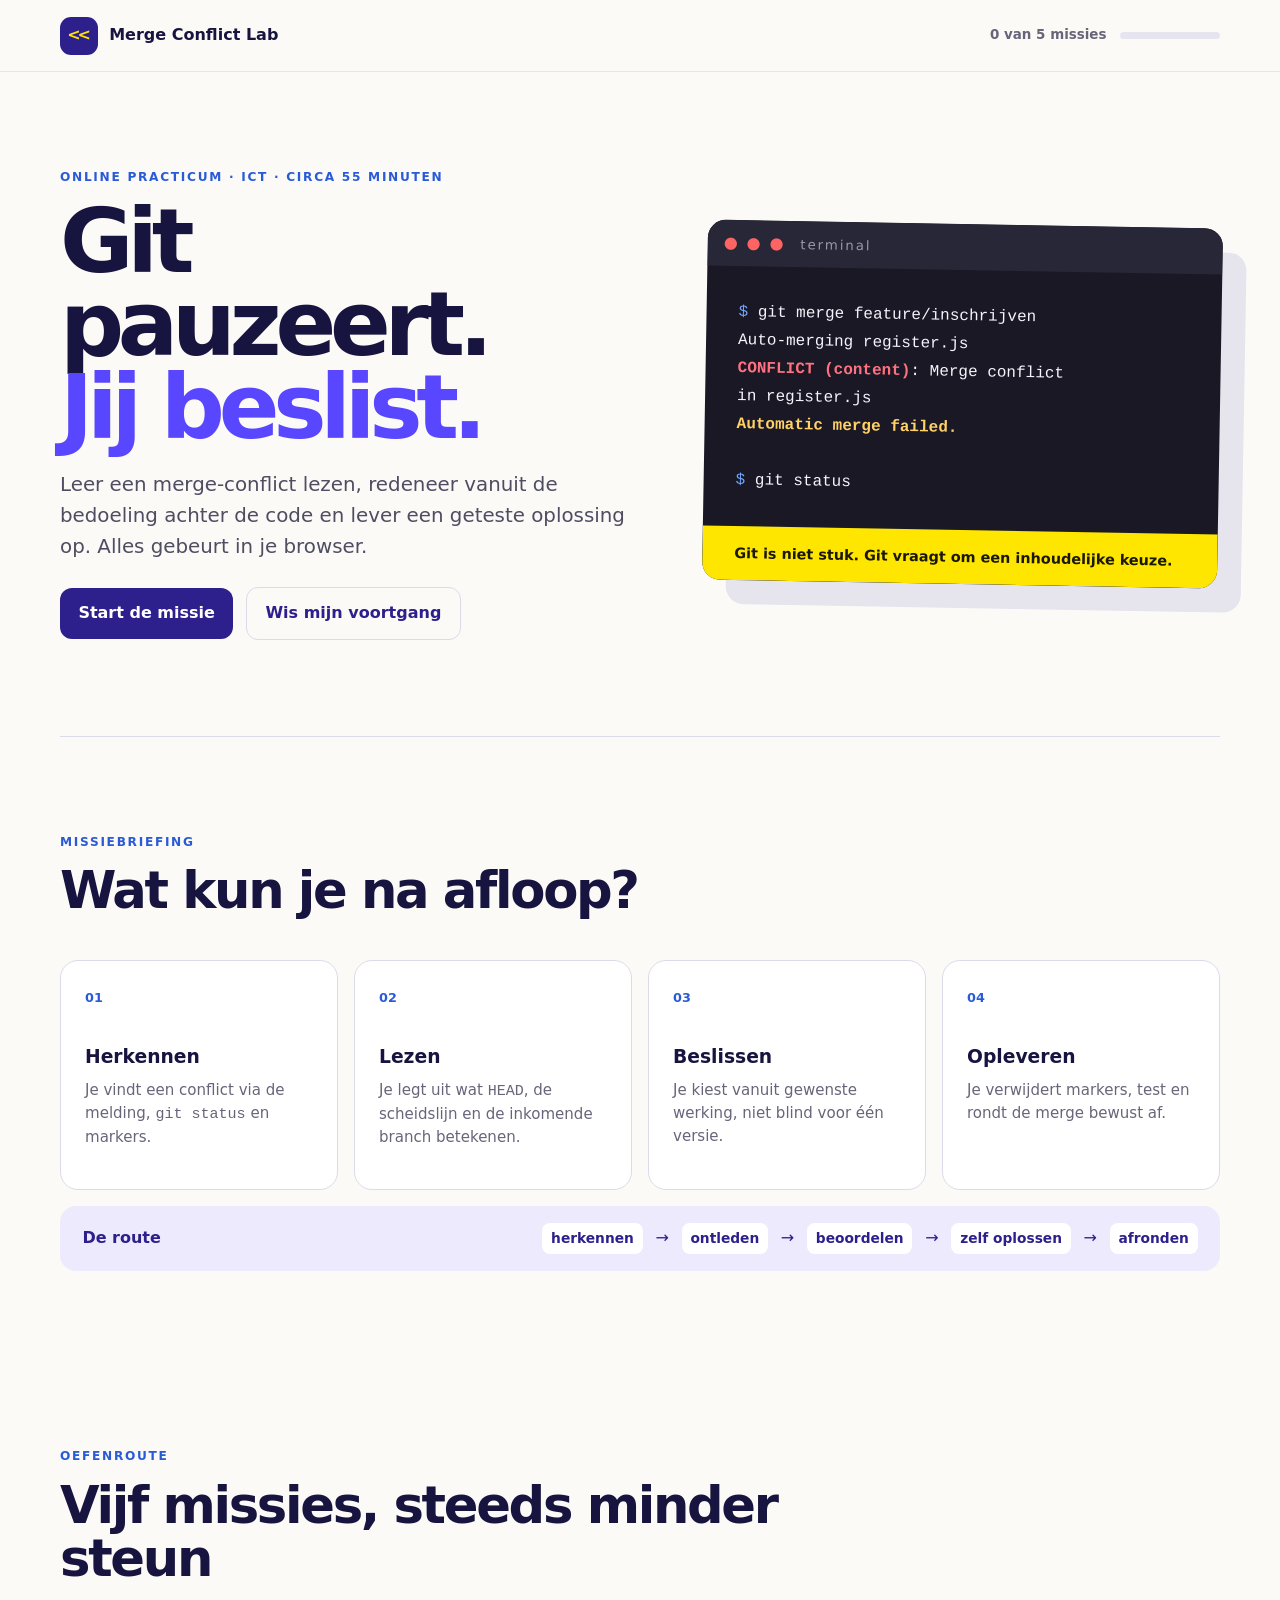
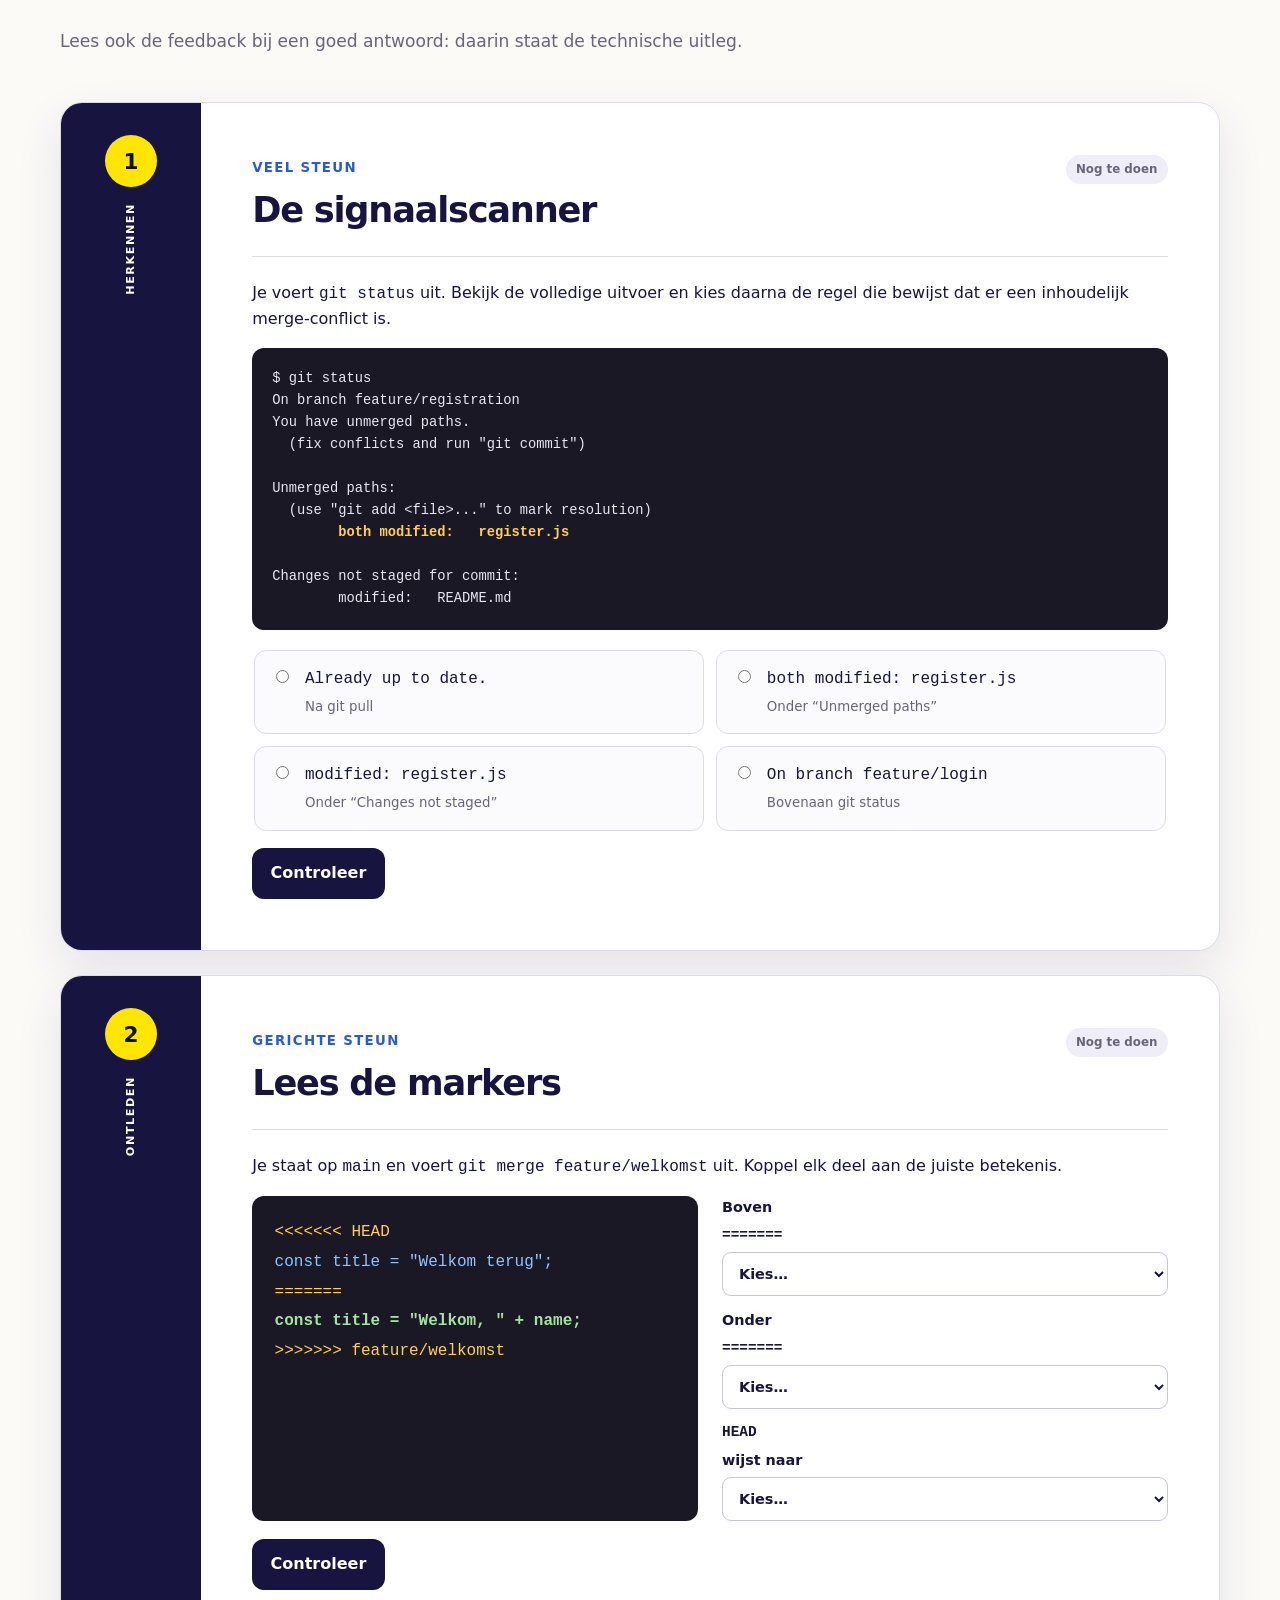
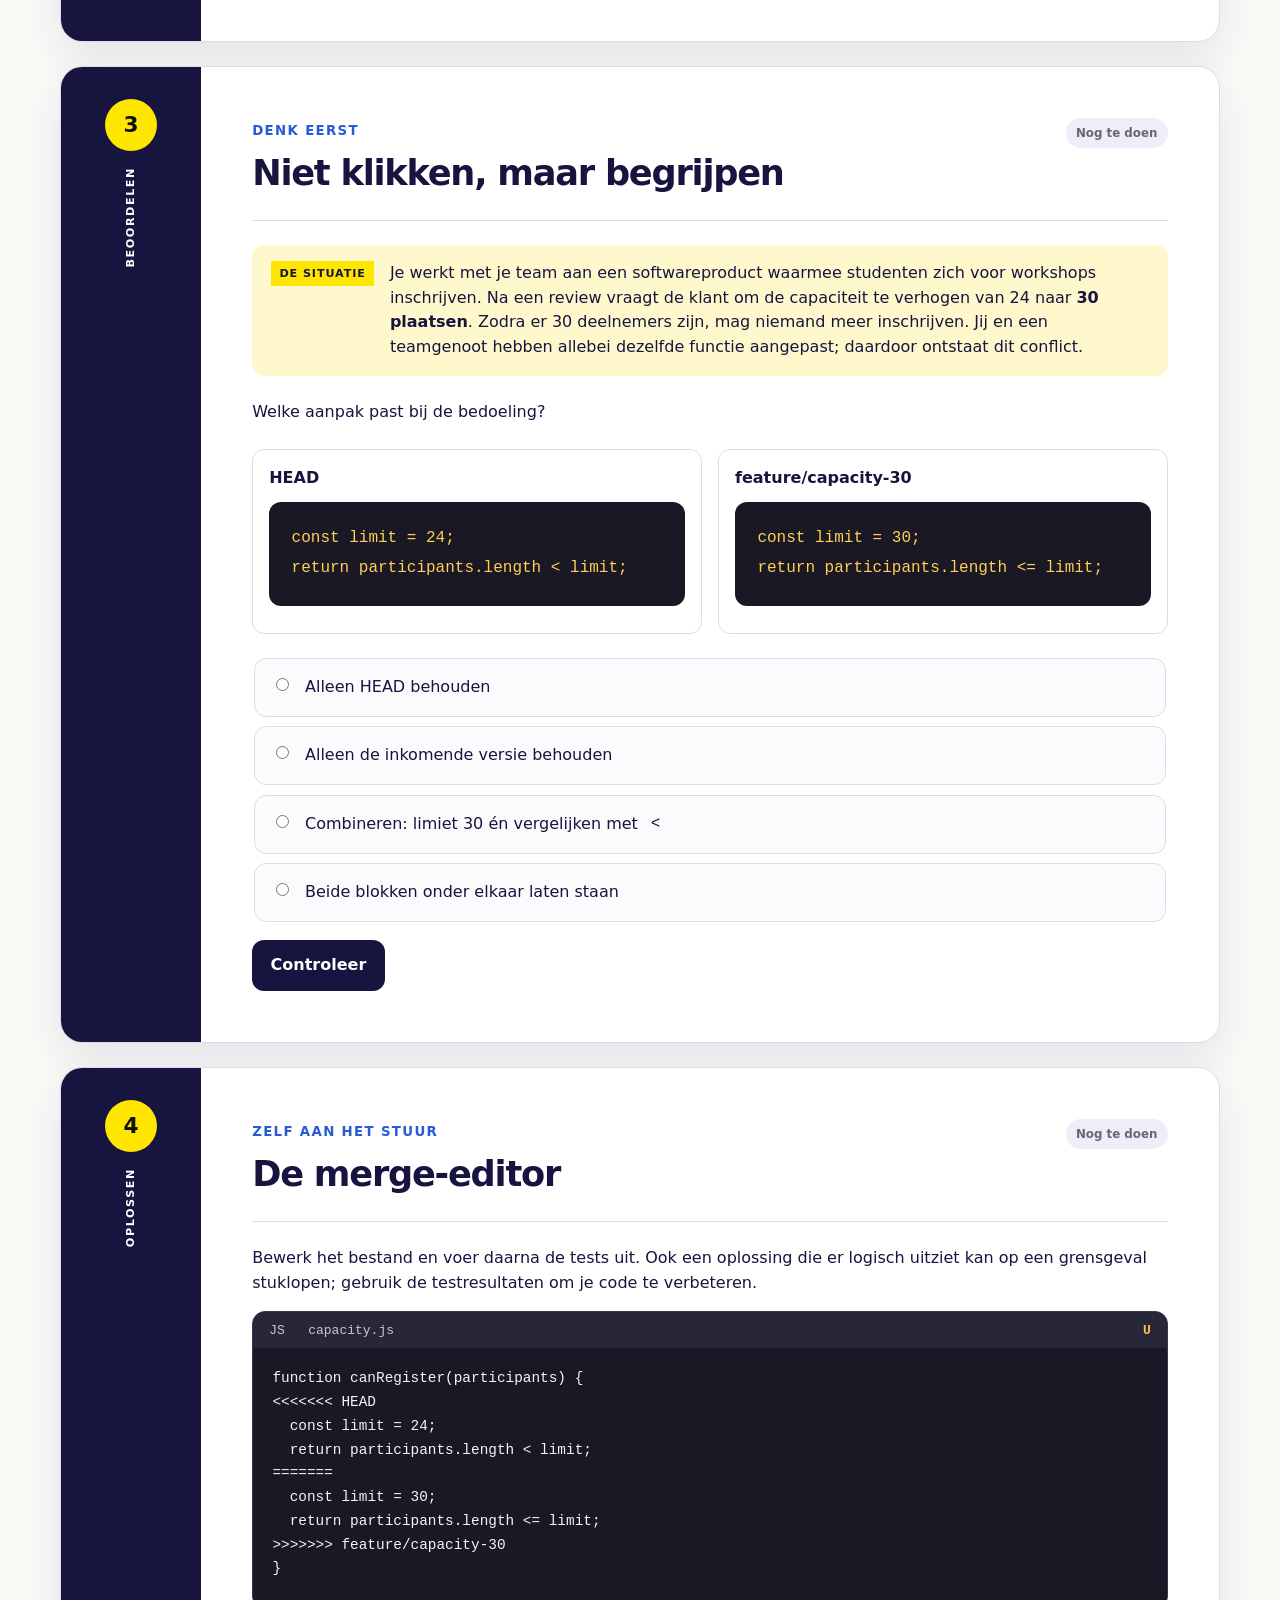
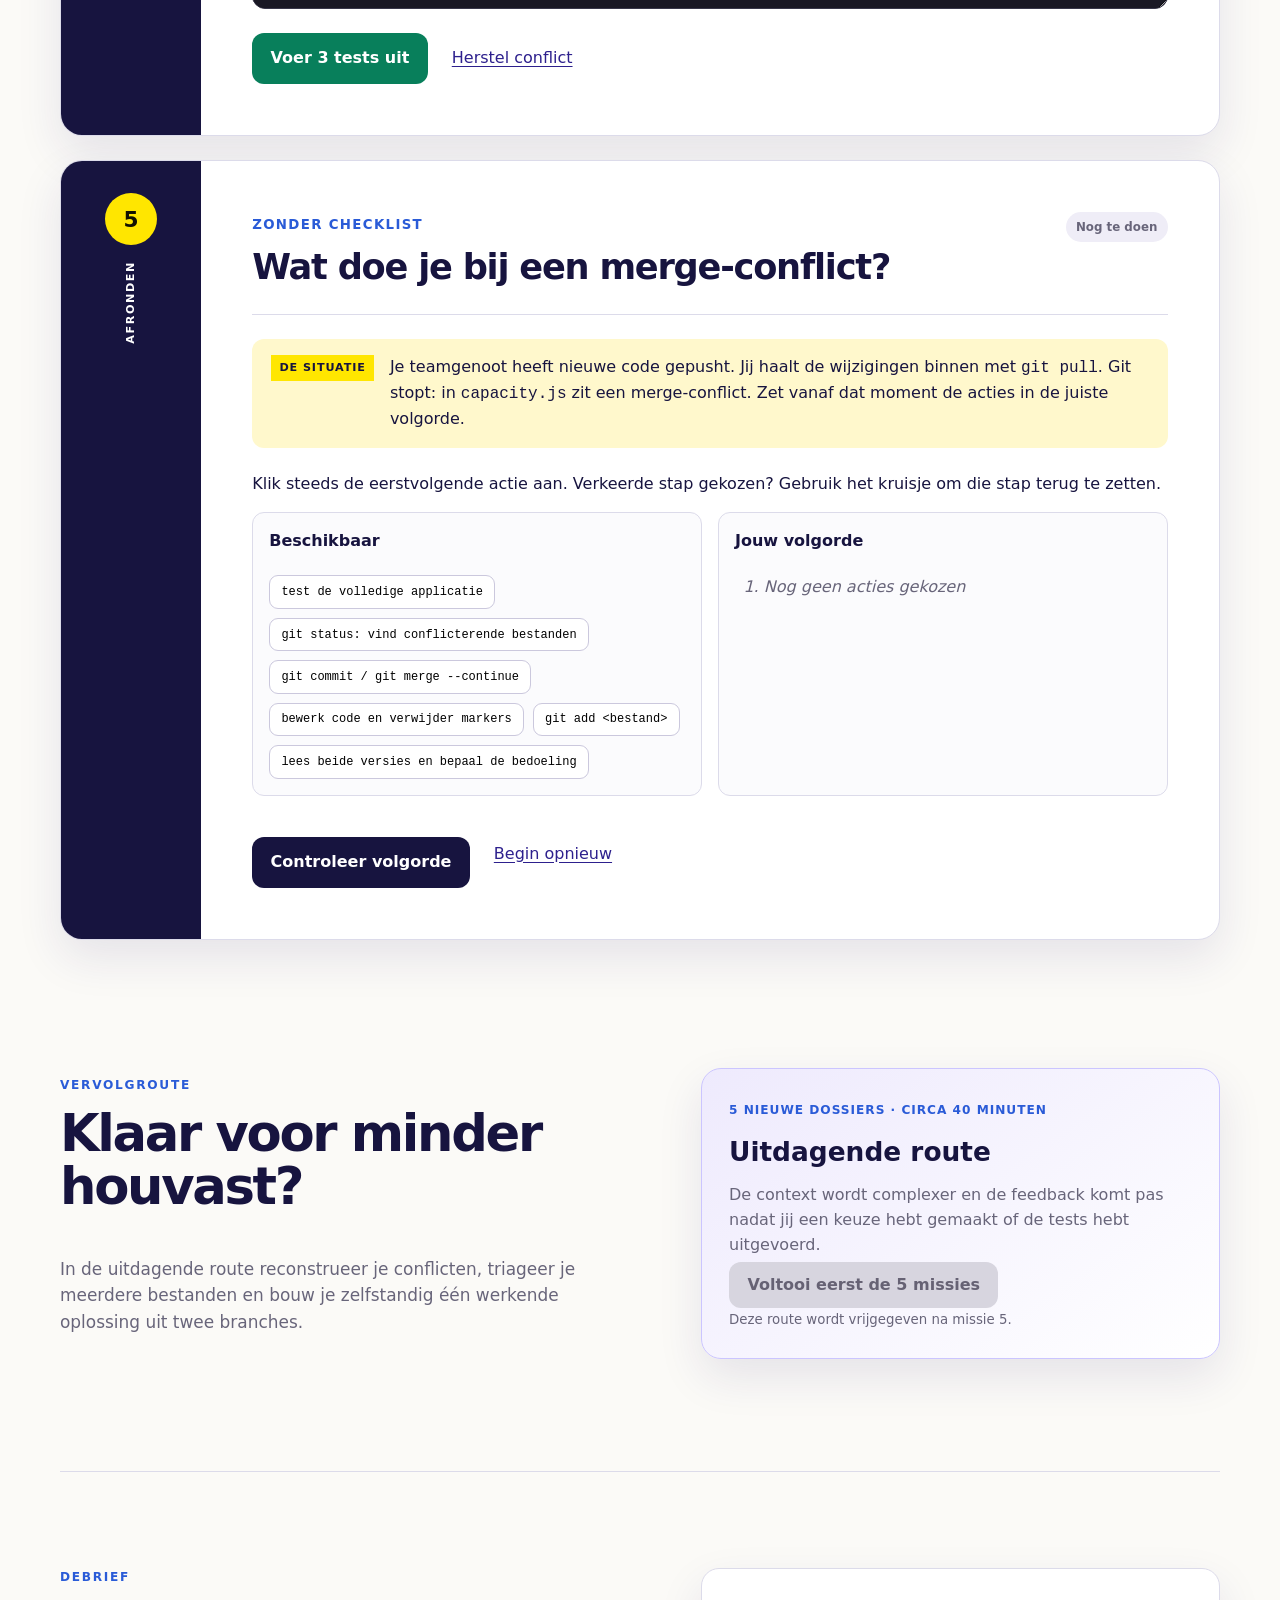
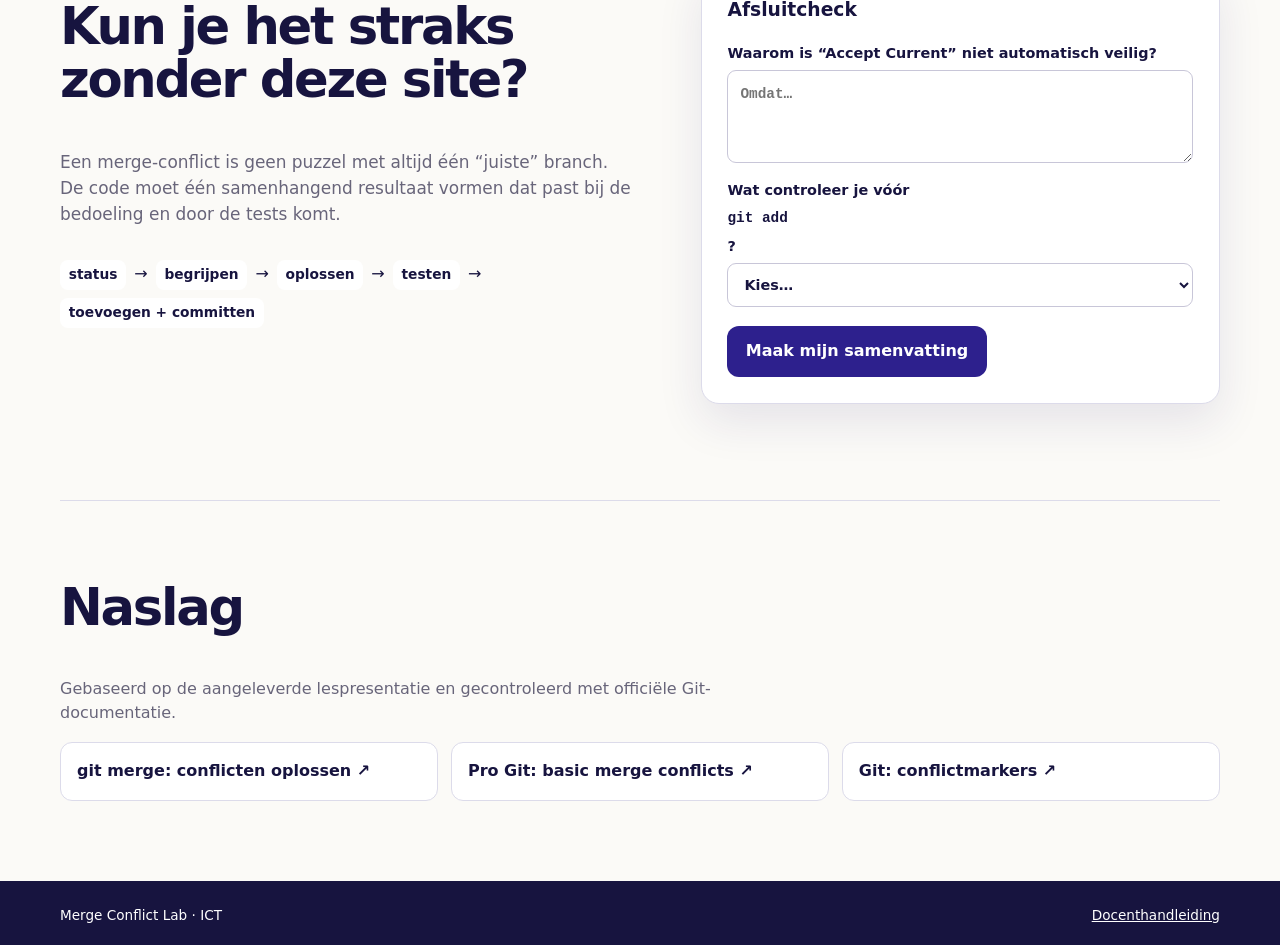
==== commit 920a9900: "Werk index.html bij voor vijf challenge-dossiers" ====
--- a/index.html
+++ b/index.html
@@ -100,7 +100,7 @@
 
 <section class="challenge-teaser shell" id="verdieping">
 <div><p class="eyebrow">Vervolgroute</p><h2>Klaar voor minder houvast?</h2><p>In de uitdagende route reconstrueer je conflicten, triageer je meerdere bestanden en bouw je zelfstandig één werkende oplossing uit twee branches.</p></div>
-<div class="challenge-card"><span>4 nieuwe dossiers · circa 35 minuten</span><h3>Uitdagende route</h3><p>De context wordt complexer en de feedback komt pas nadat jij een keuze hebt gemaakt of de tests hebt uitgevoerd.</p><a class="button primary locked" id="challengeLink" href="challenge.html" aria-disabled="true">Voltooi eerst de 5 missies</a><small id="challengeLock">Deze route wordt vrijgegeven na missie 5.</small></div>
+<div class="challenge-card"><span>5 nieuwe dossiers · circa 40 minuten</span><h3>Uitdagende route</h3><p>De context wordt complexer en de feedback komt pas nadat jij een keuze hebt gemaakt of de tests hebt uitgevoerd.</p><a class="button primary locked" id="challengeLink" href="challenge.html" aria-disabled="true">Voltooi eerst de 5 missies</a><small id="challengeLock">Deze route wordt vrijgegeven na missie 5.</small></div>
 </section>
 
 <section class="debrief shell"><div><p class="eyebrow">Debrief</p><h2>Kun je het straks zonder deze site?</h2><p>Een merge-conflict is geen puzzel met altijd één “juiste” branch. De code moet één samenhangend resultaat vormen dat past bij de bedoeling en door de tests komt.</p><div class="mantra"><span>status</span> → <span>begrijpen</span> → <span>oplossen</span> → <span>testen</span> → <span>toevoegen + committen</span></div></div>
--- a/style.css
+++ b/style.css
@@ -7,9 +7,10 @@
 .exercises{padding:5rem 0 8rem}.zone{max-width:750px;margin-bottom:3rem}.zone>p:last-child{color:var(--muted);font-size:1.07rem}.mission{display:grid;grid-template-columns:140px 1fr;margin-top:1.5rem;overflow:hidden;border:1px solid var(--line);border-radius:22px;background:#fff;box-shadow:var(--shadow);scroll-margin-top:90px}.mission.completed{border-color:rgba(8,127,91,.5)}.mission>aside{padding:2rem 1rem;background:var(--ink);color:#fff;text-align:center}.mission>aside b{display:grid;place-items:center;width:52px;height:52px;margin:0 auto 1rem;border-radius:50%;background:var(--yellow);color:#121100;font-size:1.35rem}.mission>aside span{display:block;writing-mode:vertical-rl;transform:rotate(180deg);margin:auto;text-transform:uppercase;letter-spacing:.14em;font-size:.7rem;font-weight:800}.content{min-width:0;padding:clamp(1.5rem,4vw,3.2rem)}.mission-head{display:flex;justify-content:space-between;align-items:start;gap:1rem;margin-bottom:1.5rem;padding-bottom:1.2rem;border-bottom:1px solid var(--line)}.mission-head small{color:var(--blue);font-weight:850;letter-spacing:.1em}.mission-head h3{margin:.2rem 0 0;font-size:clamp(1.5rem,3vw,2.2rem);letter-spacing:-.035em}.mission-head mark{flex:none;padding:.35rem .65rem;border-radius:20px;background:#efedf7;color:var(--muted);font-size:.74rem;font-weight:800}.completed .mission-head mark{background:#dff5eb;color:var(--green)}
 .choices{padding:0;border:0;display:grid;grid-template-columns:1fr 1fr;gap:.75rem}.choices label,.stack label{display:flex;align-items:start;gap:.8rem;padding:1rem;border:1px solid var(--line);border-radius:12px;background:#fbfbfd}.choices label:has(input:checked),.stack label:has(input:checked){border-color:var(--bright);background:#f0edff;box-shadow:inset 0 0 0 1px var(--bright)}input{accent-color:var(--purple)}.choices span{display:grid;gap:.3rem}.choices small{color:var(--muted)}.feedback{display:none;margin-top:1rem;padding:1rem 1.1rem;border-left:5px solid;border-radius:12px}.feedback.show{display:block}.feedback.good{background:#e6f6ef;border-color:var(--green);color:#09563f}.feedback.try{background:#fff1e5;border-color:#d06a16;color:#77380b}.feedback strong{display:block;margin-bottom:.25rem}
 .status-output{margin:1rem 0 1.25rem;padding:1.25rem;overflow:auto;border-radius:12px;background:var(--terminal);color:#e9e7f2;font-size:.86rem;line-height:1.6}.status-output b{color:#ffcf56}.marker-grid{display:grid;grid-template-columns:1fr 1fr;gap:1.5rem}.conflict,.compare pre{margin:0;padding:1.4rem;overflow:auto;border-radius:12px;background:var(--terminal);color:#ffcf56;line-height:1.85}.conflict span{color:#8ec5ff}.conflict b{color:#a6e3a1}.selects{display:grid;gap:.8rem}.selects label,#exitTicket label{display:grid;gap:.35rem;font-size:.9rem;font-weight:750}select,#exitTicket textarea{width:100%;padding:.75rem;border:1px solid #c8c6d8;border-radius:9px;background:#fff;color:var(--ink)}.briefing{display:flex;align-items:start;gap:1rem;margin-bottom:1.5rem;padding:1rem 1.2rem;border-radius:12px;background:#fff8cc}.briefing>b{flex:none;padding:.25rem .5rem;background:var(--yellow);font-size:.7rem;letter-spacing:.08em;text-transform:uppercase}.briefing p{margin:0}.compare{display:grid;grid-template-columns:1fr 1fr;gap:1rem;margin:1.5rem 0}.compare>div{padding:1rem;border:1px solid var(--line);border-radius:12px}.compare pre{margin:.7rem 0}.compare small{color:var(--muted)}.stack{padding:0;border:0;display:grid;gap:.6rem}
-.editor{overflow:hidden;border:1px solid #38374a;border-radius:13px;background:var(--terminal)}.editor>div{padding:.65rem 1rem;background:#282737;color:#c8c6d2;font:13px monospace}.editor>div>b{float:right;color:#ffbb55}.editor textarea{display:block;width:100%;min-height:260px;padding:1.2rem;resize:vertical;border:0;background:var(--terminal);color:#f5f4fb;font-size:.9rem;line-height:1.65;tab-size:2}.tests{margin-top:1rem;padding:1rem 1.2rem;border:1px solid #a9dfca;border-radius:12px;background:#f1fbf7;color:var(--green)}.tests.failed{border-color:#efb0b7;background:#fff4f5;color:var(--ink)}.tests p{display:flex;align-items:baseline;gap:.5rem;margin:.45rem 0;font-family:monospace}.tests p b{width:1rem}.tests p small{margin-left:auto;color:var(--muted)}.tests .fail b{color:var(--red)}.tests .pass b{color:var(--green)}.sequence{display:grid;grid-template-columns:1fr 1fr;gap:1rem}.sequence>div{min-height:250px;padding:1rem;border:1px solid var(--line);border-radius:12px;background:#fbfbfd}#actionBank{display:flex;flex-wrap:wrap;gap:.55rem}.chip{padding:.55rem .7rem;border:1px solid #cbc8dd;border-radius:9px;background:#fff;font:12px monospace}.chip:hover{border-color:var(--bright)}#sequenceList{padding-left:1.8rem;display:grid;gap:.45rem}#sequenceList li:not(.placeholder){padding:.55rem .7rem;border-radius:8px;background:#eeeafd;font:12px monospace}.placeholder{color:var(--muted);font-style:italic}
+.editor{overflow:hidden;border:1px solid #38374a;border-radius:13px;background:var(--terminal)}.editor>div{padding:.65rem 1rem;background:#282737;color:#c8c6d2;font:13px monospace}.editor>div>b{float:right;color:#ffbb55}.editor textarea{display:block;width:100%;min-height:260px;padding:1.2rem;resize:vertical;border:0;background:var(--terminal);color:#f5f4fb;font-size:.9rem;line-height:1.65;tab-size:2}.tests{margin-top:1rem;padding:1rem 1.2rem;border:1px solid #a9dfca;border-radius:12px;background:#f1fbf7;color:var(--green)}.tests.failed{border-color:#efb0b7;background:#fff4f5;color:var(--ink)}.tests p{display:flex;align-items:baseline;gap:.5rem;margin:.45rem 0;font-family:monospace}.tests p b{width:1rem}.tests p small{margin-left:auto;color:var(--muted)}.tests .fail b{color:var(--red)}.tests .pass b{color:var(--green)}.sequence{display:grid;grid-template-columns:1fr 1fr;gap:1rem}.sequence>div{min-height:250px;padding:1rem;border:1px solid var(--line);border-radius:12px;background:#fbfbfd}#actionBank{display:flex;flex-wrap:wrap;gap:.55rem}.chip{padding:.55rem .7rem;border:1px solid #cbc8dd;border-radius:9px;background:#fff;font:12px monospace}.chip:hover{border-color:var(--bright)}#sequenceList{padding-left:1.8rem;display:grid;gap:.45rem}#sequenceList li:not(.placeholder){display:flex;align-items:center;justify-content:space-between;gap:.75rem;padding:.55rem .7rem;border-radius:8px;background:#eeeafd;font:12px monospace}#sequenceList li span{min-width:0}.remove-step{flex:none;display:grid;place-items:center;width:1.75rem;height:1.75rem;padding:0;border:0;border-radius:50%;background:#fff;color:var(--red);font:800 1.15rem/1 sans-serif}.remove-step:hover{background:#ffe7e9}.remove-step:focus-visible{outline:3px solid var(--yellow);outline-offset:2px}.placeholder{color:var(--muted);font-style:italic}
+.challenge-teaser{padding:0 0 7rem;display:grid;grid-template-columns:1fr .9fr;gap:4rem;align-items:center}.challenge-teaser>div:first-child>p:last-child{max-width:650px;color:var(--muted);font-size:1.06rem}.challenge-card{padding:1.7rem;border:1px solid #cbc5ff;border-radius:20px;background:linear-gradient(145deg,#eeeafd,#fff);box-shadow:var(--shadow)}.challenge-card>span{color:var(--blue);font-size:.76rem;font-weight:850;letter-spacing:.08em;text-transform:uppercase}.challenge-card h3{margin:.65rem 0;font-size:1.65rem}.challenge-card p{color:var(--muted)}.challenge-card small{display:block;margin-top:.75rem;color:var(--muted)}.button.locked{background:#d7d5df;color:#666274;box-shadow:none;cursor:not-allowed;transform:none}
 .debrief{padding:6rem 0;display:grid;grid-template-columns:1fr .9fr;gap:4rem;border-top:1px solid var(--line)}.debrief>div>p:not(.eyebrow){color:var(--muted);font-size:1.06rem}.mantra{display:flex;flex-wrap:wrap;align-items:center;gap:.5rem;margin-top:2rem}#exitTicket{padding:1.6rem;border:1px solid var(--line);border-radius:18px;background:#fff;box-shadow:var(--shadow)}#exitTicket label+label{margin-top:1rem}#exitTicket textarea{resize:vertical;cursor:text}#exitTicket .button{margin-top:1.2rem}.summary{margin-bottom:6rem;padding:clamp(2rem,5vw,4rem);border-radius:24px;background:var(--purple);color:#fff}.summary .eyebrow{color:#c9c0ff}.summary>div{display:grid;grid-template-columns:repeat(3,1fr);gap:1rem;margin:2rem 0}.summary article{padding:1rem;border-radius:12px;background:rgba(255,255,255,.1)}.summary article span,.summary article b{display:block}.summary article span{margin-top:.5rem;color:#eeecff}.light{color:#fff;border-color:rgba(255,255,255,.4)}.sources{padding:5rem 0;border-top:1px solid var(--line)}.sources>p{max-width:740px;color:var(--muted)}.sources>div{display:grid;grid-template-columns:repeat(3,1fr);gap:.8rem}.sources a{padding:1rem;border:1px solid var(--line);border-radius:12px;background:#fff;text-decoration:none;font-weight:750}.sources a:hover{border-color:var(--bright);color:var(--purple)}footer{padding:1.5rem max(20px,calc((100vw - 1160px)/2));display:flex;justify-content:space-between;background:var(--ink);color:#fff;font-size:.85rem}footer p{margin:0}
-@media(max-width:850px){.hero,.debrief{grid-template-columns:1fr}.hero{min-height:auto;padding:4rem 0}.terminal{transform:none}.outcomes{grid-template-columns:1fr 1fr}.mission{grid-template-columns:80px 1fr}.marker-grid,.compare,.sequence{grid-template-columns:1fr}.summary>div,.sources>div{grid-template-columns:1fr}}
+@media(max-width:850px){.hero,.debrief,.challenge-teaser{grid-template-columns:1fr}.hero{min-height:auto;padding:4rem 0}.terminal{transform:none}.outcomes{grid-template-columns:1fr 1fr}.mission{grid-template-columns:80px 1fr}.marker-grid,.compare,.sequence{grid-template-columns:1fr}.summary>div,.sources>div{grid-template-columns:1fr}}
 @media(max-width:560px){.shell{width:calc(100% - 24px)}header{height:auto;min-height:70px;padding:.7rem 12px}.brand{font-size:.88rem}.progress{min-width:115px;grid-template-columns:1fr;gap:.2rem;text-align:right}h1{font-size:clamp(2.7rem,15vw,4rem)}.outcomes{grid-template-columns:1fr}.mission{grid-template-columns:1fr}.mission>aside{display:flex;align-items:center;gap:.8rem;padding:.7rem 1rem}.mission>aside b{width:38px;height:38px;margin:0}.mission>aside span{writing-mode:initial;transform:none;margin:0}.choices{grid-template-columns:1fr}.route{gap:.5rem}footer{flex-direction:column;gap:.6rem}}
 @media(prefers-reduced-motion:reduce){html{scroll-behavior:auto}*{transition:none!important}}@media print{header,.hero,.brief,.exercises,.debrief,.sources,footer{display:none!important}.summary[hidden]{display:block!important}.summary{background:#fff;color:#000;border:2px solid}.summary article{border:1px solid #aaa}.summary .button{display:none}}
 
